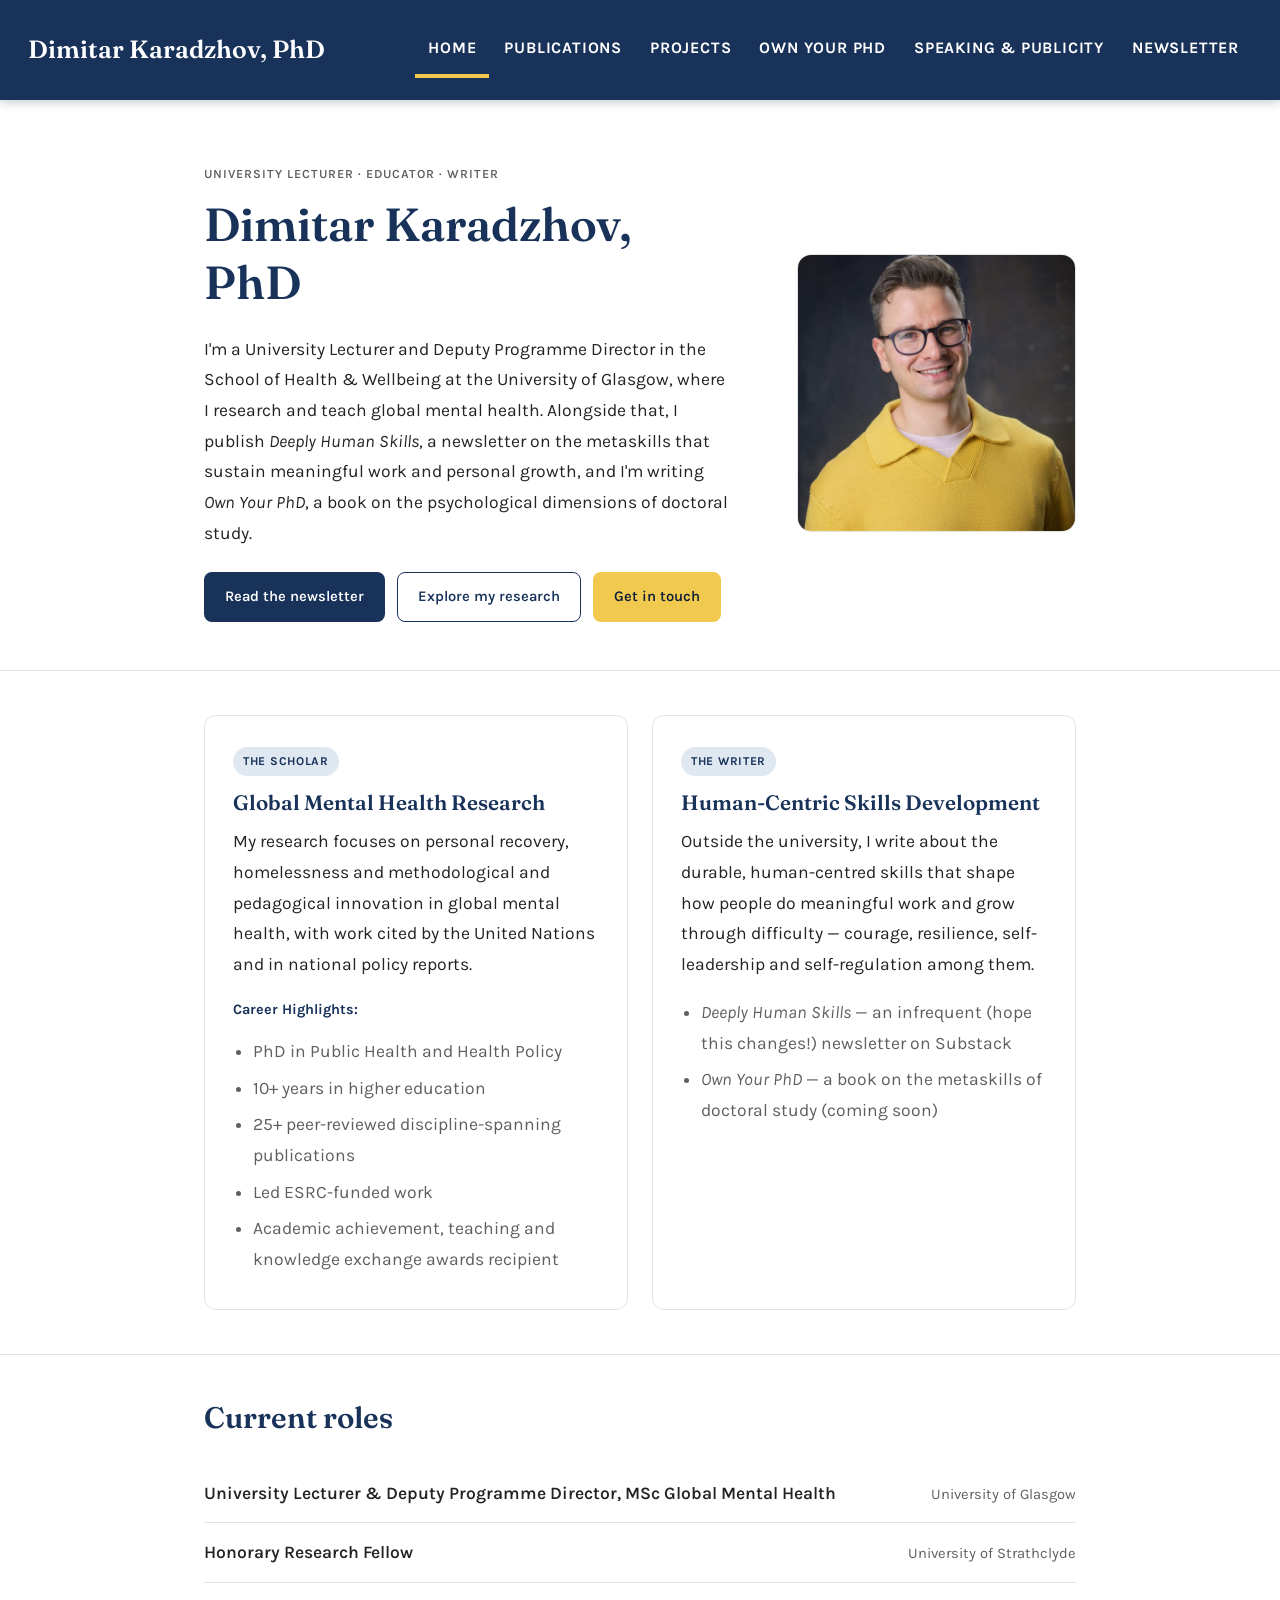
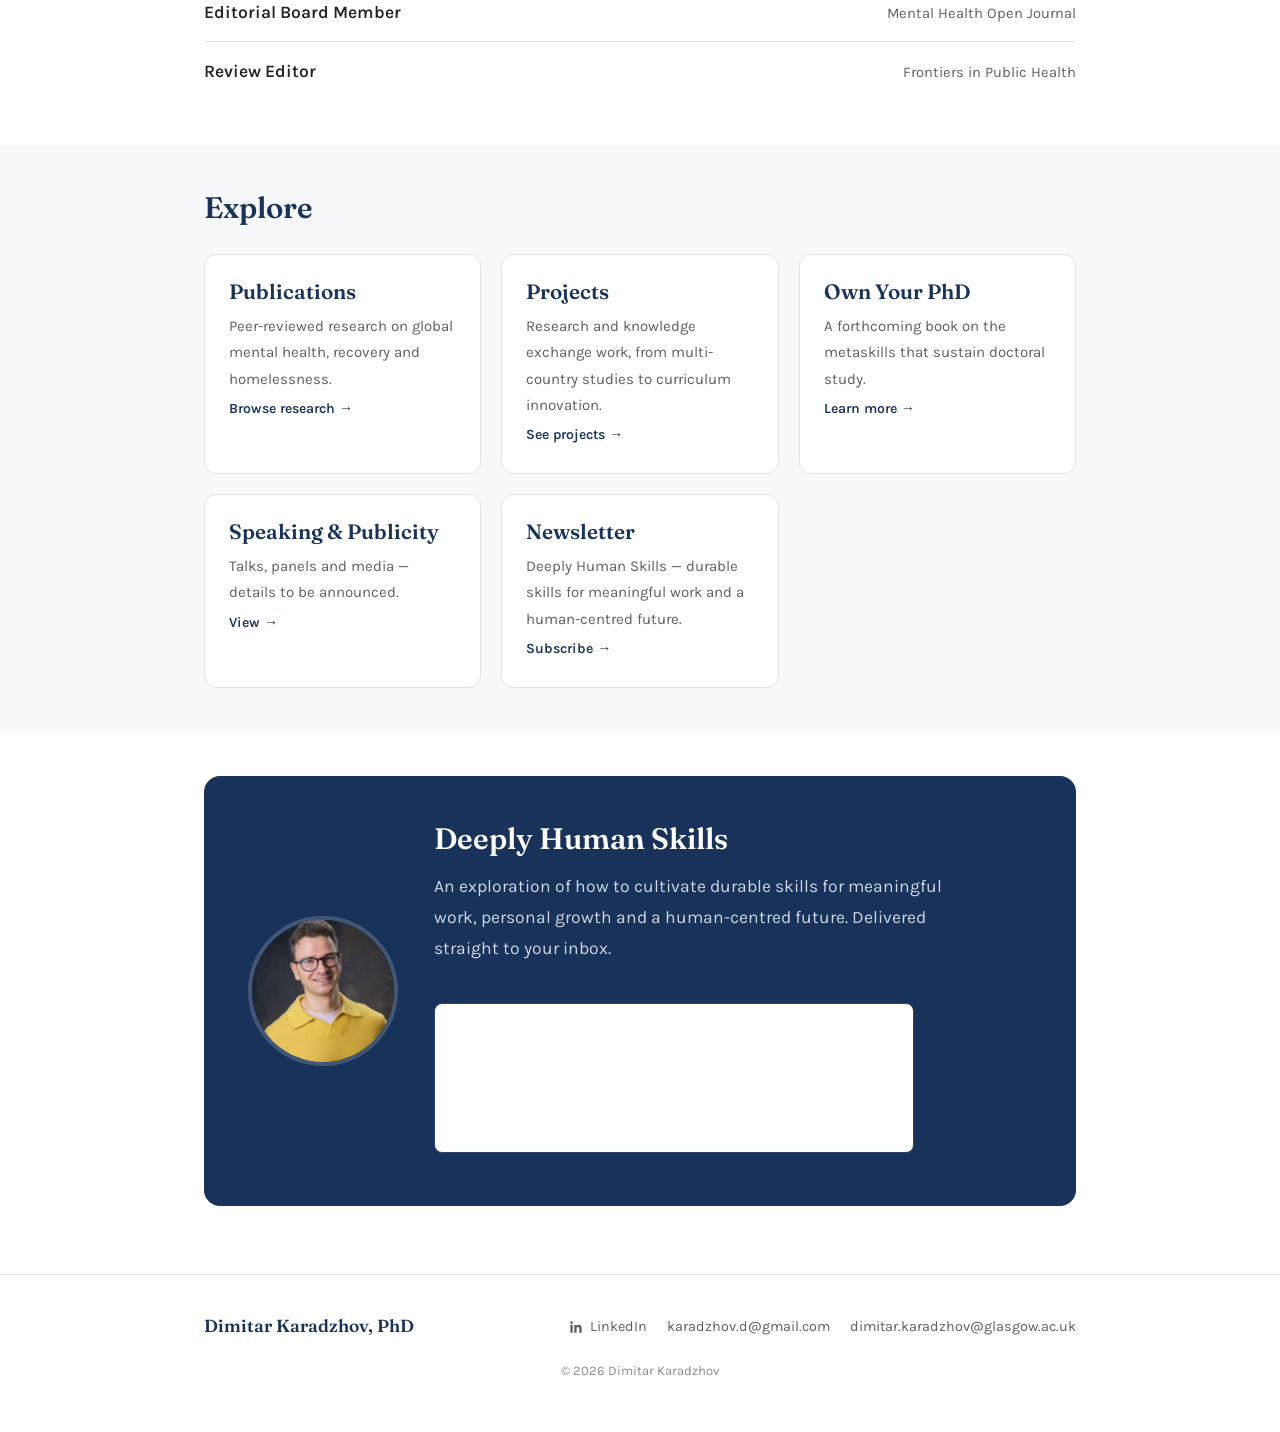
==== index.html @ dcba28a2 "Add files via upload" ====
<!DOCTYPE html>
<html lang="en-GB">
<head>
<meta charset="UTF-8">
<meta name="viewport" content="width=device-width, initial-scale=1.0">
<title>Dimitar Karadzhov, PhD</title>
<meta name="description" content="University Lecturer in Global Mental Health and writer on human-centred skills. Author of Deeply Human Skills and Own Your PhD.">
<meta name="google-site-verification" content="OWlVe5kiR8DPu2JEjUjKagEWQTRaHA0bk6Msbdt9JXk" />
<link rel="preconnect" href="https://fonts.googleapis.com">
<link rel="preconnect" href="https://fonts.gstatic.com" crossorigin>
<link href="https://fonts.googleapis.com/css2?family=Fraunces:opsz,wght@9..144,500;9..144,600;9..144,700&family=Karla:wght@400;500;600;700&display=swap" rel="stylesheet">
<link rel="stylesheet" href="css/style.css">
</head>
<body>

<header class="site-header">
  <div class="nav-wrap">
    <a class="brand" href="/">Dimitar Karadzhov, PhD</a>
    <button class="nav-toggle" id="navToggle" aria-label="Toggle menu">&#9776;</button>
    <nav class="nav-links" id="navLinks">
      <a href="/" class="active">Home</a>
      <a href="publications.html">Publications</a>
      <a href="projects.html">Projects</a>
      <a href="book.html">Own Your PhD</a>
      <a href="speaking.html">Speaking &amp; Publicity</a>
      <a href="newsletter.html">Newsletter</a>
    </nav>
  </div>
</header>

<main>

  <section class="hero">
    <div class="container hero-grid">
      <div>
        <p class="eyebrow">University Lecturer &middot; Educator &middot; Writer</p>
        <h1>Dimitar Karadzhov, PhD</h1>
        <p>I'm a University Lecturer and Deputy Programme Director in the School of Health &amp; Wellbeing at the University of Glasgow, where I research and teach global mental health. Alongside that, I publish <em>Deeply Human Skills</em>, a newsletter on the metaskills that sustain meaningful work and personal growth, and I'm writing <em>Own Your PhD</em>, a book on the psychological dimensions of doctoral study.</p>
        <div class="hero-actions">
          <a href="newsletter.html" class="btn btn-primary">Read the newsletter</a>
          <a href="publications.html" class="btn btn-secondary">Explore my research</a>
          <a href="#contact" class="btn btn-accent">Get in touch</a>
        </div>
      </div>
      <div class="hero-photo">
        <img src="images/dimitar-karadzhov.jpg" alt="Portrait of Dimitar Karadzhov">
      </div>
    </div>
  </section>

  <hr class="section-divider">

  <section>
    <div class="container">
      <div class="split-grid">
        <div class="split-card">
          <span class="tag">The Scholar</span>
          <h3>Global Mental Health Research</h3>
          <p>My research focuses on personal recovery, homelessness and methodological and pedagogical innovation in global mental health, with work cited by the United Nations and in national policy reports.</p>
          <p class="list-label">Career Highlights:</p>
          <ul>
            <li>PhD in Public Health and Health Policy</li>
            <li>10+ years in higher education</li>
            <li>25+ peer-reviewed discipline-spanning publications</li>
            <li>Led ESRC-funded work</li>
            <li>Academic achievement, teaching and knowledge exchange awards recipient</li>
          </ul>
        </div>
        <div class="split-card">
          <span class="tag">The Writer</span>
          <h3>Human-Centric Skills Development</h3>
          <p>Outside the university, I write about the durable, human-centred skills that shape how people do meaningful work and grow through difficulty &mdash; courage, resilience, self-leadership and self-regulation among them.</p>
          <ul>
            <li><em>Deeply Human Skills</em> &mdash; an infrequent (hope this changes!) newsletter on Substack</li>
            <li><em>Own Your PhD</em> &mdash; a book on the metaskills of doctoral study (coming soon)</li>
          </ul>
        </div>
      </div>
    </div>
  </section>

  <hr class="section-divider">

  <section>
    <div class="container">
      <div class="section-head">
        <h2>Current roles</h2>
      </div>
      <ul class="roles-list">
        <li><span class="role-name">University Lecturer &amp; Deputy Programme Director, MSc Global Mental Health</span><span class="role-org">University of Glasgow</span></li>
        <li><span class="role-name">Honorary Research Fellow</span><span class="role-org">University of Strathclyde</span></li>
        <li><span class="role-name">Editorial Board Member</span><span class="role-org">Mental Health Open Journal</span></li>
        <li><span class="role-name">Review Editor</span><span class="role-org">Frontiers in Public Health</span></li>
      </ul>
    </div>
  </section>

  <section class="soft">
    <div class="container">
      <div class="section-head">
        <h2>Explore</h2>
      </div>
      <div class="card-grid">
        <a class="tab-card" href="publications.html">
          <h3>Publications</h3>
          <p>Peer-reviewed research on global mental health, recovery and homelessness.</p>
          <span class="arrow">Browse research &rarr;</span>
        </a>
        <a class="tab-card" href="projects.html">
          <h3>Projects</h3>
          <p>Research and knowledge exchange work, from multi-country studies to curriculum innovation.</p>
          <span class="arrow">See projects &rarr;</span>
        </a>
        <a class="tab-card" href="book.html">
          <h3>Own Your PhD</h3>
          <p>A forthcoming book on the metaskills that sustain doctoral study.</p>
          <span class="arrow">Learn more &rarr;</span>
        </a>
        <a class="tab-card" href="speaking.html">
          <h3>Speaking &amp; Publicity</h3>
          <p>Talks, panels and media &mdash; details to be announced.</p>
          <span class="arrow">View &rarr;</span>
        </a>
        <a class="tab-card" href="newsletter.html">
          <h3>Newsletter</h3>
          <p>Deeply Human Skills &mdash; durable skills for meaningful work and a human-centred future.</p>
          <span class="arrow">Subscribe &rarr;</span>
        </a>
      </div>
    </div>
  </section>

  <section>
    <div class="container">
      <div class="newsletter-cta with-photo">
        <img class="newsletter-photo" src="images/dimitar-karadzhov.jpg" alt="Dimitar Karadzhov">
        <div class="newsletter-copy">
          <h2>Deeply Human Skills</h2>
          <p>An exploration of how to cultivate durable skills for meaningful work, personal growth and a human-centred future. Delivered straight to your inbox.</p>
          <iframe src="https://deeplyhumanskills.substack.com/embed" width="480" height="150" style="border:1px solid #2a4671; background:white; max-width:100%; border-radius:8px; margin-top:22px;" frameborder="0" scrolling="no"></iframe>
        </div>
      </div>
    </div>
  </section>

</main>

<footer class="site-footer" id="contact">
  <div class="container">
    <div class="footer-grid">
      <span class="footer-name">Dimitar Karadzhov, PhD</span>
      <div class="footer-links">
        <a href="https://www.linkedin.com/in/dimitar-karadzhov-phd-82b3731ab/" target="_blank" rel="noopener"><svg viewBox="0 0 24 24" aria-hidden="true"><path d="M20.45 20.45h-3.55v-5.57c0-1.33-.02-3.03-1.85-3.03-1.85 0-2.14 1.44-2.14 2.94v5.66H9.36V9h3.41v1.56h.05c.47-.9 1.63-1.85 3.36-1.85 3.6 0 4.27 2.37 4.27 5.45v6.29zM5.34 7.43a2.06 2.06 0 1 1 0-4.12 2.06 2.06 0 0 1 0 4.12zM7.12 20.45H3.56V9h3.56v11.45z"/></svg>LinkedIn</a>
        <a href="mailto:karadzhov.d@gmail.com">karadzhov.d@gmail.com</a>
        <a href="mailto:dimitar.karadzhov@glasgow.ac.uk">dimitar.karadzhov@glasgow.ac.uk</a>
      </div>
    </div>
    <p class="footer-copy">&copy; 2026 Dimitar Karadzhov</p>
  </div>
</footer>

<div class="popup-overlay" id="popupOverlay">
  <div class="popup-box">
    <button class="popup-close" id="popupClose" aria-label="Close">&times;</button>
    <h3>Deeply Human Skills</h3>
    <p>Durable skills for meaningful work, personal growth and a human-centred future &mdash; straight to your inbox.</p>
    <iframe src="https://deeplyhumanskills.substack.com/embed" width="100%" height="150" style="border:1px solid #e3e3e3; background:white; border-radius:8px;" frameborder="0" scrolling="no"></iframe>
  </div>
</div>

<script src="js/main.js"></script>
</body>
</html>
---- css/style.css ----
/* ============ Design tokens ============ */
:root {
  --navy: #183259;
  --navy-dark: #101f38;
  --pale-blue: #dfe7f1;
  --pale-yellow: #fcf4c8;
  --ink: #232323;
  --grey: #5f5f5f;
  --grey-light: #8a8a8a;
  --line: #e3e3e3;
  --bg: #ffffff;
  --bg-soft: #f7f8fa;
  --max-width: 920px;
  --font-head: 'Fraunces', Georgia, 'Times New Roman', serif;
  --font-body: 'Karla', -apple-system, BlinkMacSystemFont, 'Segoe UI', sans-serif;
}

* { box-sizing: border-box; }

html { scroll-behavior: smooth; }

body {
  margin: 0;
  font-family: var(--font-body);
  color: var(--ink);
  background: var(--bg);
  line-height: 1.75;
  font-size: 17.5px;
  -webkit-font-smoothing: antialiased;
}

h1, h2, h3 {
  font-family: var(--font-head);
  color: var(--navy);
  line-height: 1.25;
  margin: 0 0 0.5em;
  font-weight: 600;
}

h1 { font-size: 2.9rem; }
h2 { font-size: 1.85rem; margin-top: 0; }
h3 { font-size: 1.3rem; }

p { margin: 0 0 1em; }

a { color: var(--navy); }
a:hover { color: var(--navy-dark); }

.container {
  max-width: var(--max-width);
  margin: 0 auto;
  padding: 0 24px;
}

/* ============ Header / nav ============ */
.site-header {
  position: sticky;
  top: 0;
  z-index: 40;
  background: var(--navy);
  box-shadow: 0 2px 10px rgba(16,31,56,0.25);
}

.nav-wrap {
  max-width: 1320px;
  margin: 0 auto;
  padding: 22px 28px;
  display: flex;
  align-items: center;
  justify-content: space-between;
  gap: 22px;
}

.brand {
  font-family: var(--font-head);
  font-weight: 600;
  font-size: 1.56rem;
  color: #fff;
  text-decoration: none;
  white-space: nowrap;
  flex-shrink: 0;
}

.nav-links {
  display: flex;
  flex-wrap: nowrap;
  gap: 2px;
  justify-content: flex-end;
}

.nav-links a {
  text-decoration: none;
  color: #fff;
  font-size: 1rem;
  font-weight: 700;
  text-transform: uppercase;
  letter-spacing: 0.05em;
  white-space: nowrap;
  padding: 12px 13px;
  border-bottom: 4px solid transparent;
  transition: border-color 0.15s, color 0.15s;
}

.nav-links a:hover { color: #fcf4c8; }
.nav-links a.active { border-bottom-color: #f0c94e; }

.nav-toggle {
  display: none;
  color: #fff;
  border-color: rgba(255,255,255,0.4);
}

/* ============ Hero ============ */
.hero {
  padding: 64px 0 48px;
}

.hero-grid {
  display: grid;
  grid-template-columns: 1.9fr 1fr;
  gap: 64px;
  align-items: center;
}

.hero-photo {
  width: 100%;
  aspect-ratio: 1 / 1;
  border-radius: 14px;
  overflow: hidden;
  background: var(--bg-soft);
  border: 1px solid var(--line);
}

.hero-photo img {
  width: 100%;
  height: 100%;
  object-fit: cover;
  display: block;
}

.eyebrow {
  text-transform: uppercase;
  letter-spacing: 0.08em;
  font-size: 0.78rem;
  font-weight: 600;
  color: var(--grey);
  margin-bottom: 10px;
}

.hero h1 { margin-bottom: 22px; }

.identity-line {
  font-size: 1.15rem;
  color: var(--grey);
  margin-bottom: 22px;
}

.identity-line strong { color: var(--navy); font-weight: 600; }

.hero-actions {
  display: flex;
  gap: 12px;
  flex-wrap: wrap;
  margin-top: 24px;
}

/* ============ Buttons ============ */
.btn {
  display: inline-block;
  padding: 11px 20px;
  border-radius: 8px;
  text-decoration: none;
  font-weight: 600;
  font-size: 0.92rem;
  transition: transform 0.1s, box-shadow 0.15s, background 0.15s;
  border: 1.5px solid transparent;
}

.btn-primary {
  background: var(--navy);
  color: #fff;
}
.btn-primary:hover { background: var(--navy-dark); color: #fff; }

.btn-secondary {
  background: transparent;
  border-color: var(--navy);
  color: var(--navy);
}
.btn-secondary:hover { background: var(--pale-blue); color: var(--navy); }

.btn-accent {
  background: #f0c94e;
  color: var(--navy-dark);
}
.btn-accent:hover { background: #e6ba2c; color: var(--navy-dark); }

/* ============ Sections ============ */
section { padding: 44px 0; }
section.soft { background: var(--bg-soft); }
.section-divider { border: none; border-top: 1px solid var(--line); margin: 0; }

.section-head { margin-bottom: 28px; }
.section-head p { color: var(--grey); font-size: 1.02rem; max-width: 640px; }

/* ============ Identity split cards (Home) ============ */
.split-grid {
  display: grid;
  grid-template-columns: 1fr 1fr;
  gap: 24px;
}

.split-card {
  background: var(--bg);
  border: 1px solid var(--line);
  border-radius: 12px;
  padding: 28px;
}

.split-card .tag {
  display: inline-block;
  font-size: 0.75rem;
  font-weight: 700;
  text-transform: uppercase;
  letter-spacing: 0.06em;
  color: var(--navy);
  background: var(--pale-blue);
  padding: 4px 10px;
  border-radius: 999px;
  margin-bottom: 14px;
}

.split-card ul { margin: 14px 0 0; padding-left: 20px; color: var(--grey); }
.split-card li { margin-bottom: 6px; }

.list-label {
  font-weight: 700;
  color: var(--navy);
  font-size: 0.9rem;
  margin: 16px 0 4px;
}

/* ============ Tab preview cards (Home links to Publications/Projects/etc.) ============ */
.card-grid {
  display: grid;
  grid-template-columns: repeat(auto-fit, minmax(220px, 1fr));
  gap: 20px;
}

.tab-card {
  display: block;
  text-decoration: none;
  background: var(--bg);
  border: 1px solid var(--line);
  border-radius: 12px;
  padding: 24px;
  transition: box-shadow 0.15s, transform 0.15s, border-color 0.15s;
}

.tab-card:hover {
  box-shadow: 0 6px 20px rgba(24,50,89,0.10);
  transform: translateY(-2px);
  border-color: var(--navy);
}

.tab-card h3 { margin-bottom: 8px; color: var(--navy); }
.tab-card p { color: var(--grey); font-size: 0.94rem; margin-bottom: 0; }
.tab-card .arrow { color: var(--navy); font-weight: 600; font-size: 0.88rem; }

/* ============ Roles list (Home, Jamie-style continuous flow) ============ */
.roles-list {
  list-style: none;
  margin: 0;
  padding: 0;
}
.roles-list li {
  display: flex;
  justify-content: space-between;
  align-items: baseline;
  gap: 20px;
  padding: 14px 0;
  border-bottom: 1px solid var(--line);
  flex-wrap: wrap;
}
.roles-list li:last-child { border-bottom: none; }
.roles-list .role-name { font-weight: 600; color: var(--ink); }
.roles-list .role-org { color: var(--grey); font-size: 0.92rem; white-space: nowrap; }

/* ============ Publication / list entries ============ */
.pub-group { margin-bottom: 36px; }
.pub-group h3 {
  border-bottom: 2px solid var(--navy);
  padding-bottom: 8px;
  margin-bottom: 18px;
}

.pub-entry {
  padding: 14px 0;
  border-bottom: 1px solid var(--line);
}
.pub-entry:last-child { border-bottom: none; }
.pub-entry .cite { color: var(--ink); }
.pub-entry .cite strong { color: var(--navy); }
.pub-entry a { word-break: break-word; }

/* ============ Placeholder / coming soon blocks ============ */
.placeholder-box {
  background: var(--bg-soft);
  border: 1.5px dashed var(--line);
  border-radius: 12px;
  padding: 48px 28px;
  text-align: center;
  color: var(--grey);
}
.placeholder-box .tag {
  display: inline-block;
  font-size: 0.75rem;
  font-weight: 700;
  text-transform: uppercase;
  letter-spacing: 0.08em;
  color: var(--navy);
  background: var(--pale-yellow);
  padding: 5px 12px;
  border-radius: 999px;
  margin-bottom: 14px;
}

/* ============ Book / newsletter feature blocks ============ */
.feature-block {
  display: grid;
  grid-template-columns: 220px 1fr;
  gap: 32px;
  align-items: start;
  background: var(--bg-soft);
  border-radius: 14px;
  padding: 32px;
}

.book-cover {
  width: 100%;
  aspect-ratio: 3 / 4.5;
  border-radius: 8px;
  background: linear-gradient(155deg, var(--navy), var(--navy-dark));
  color: #fff;
  display: flex;
  align-items: center;
  justify-content: center;
  text-align: center;
  font-family: var(--font-head);
  font-size: 1.3rem;
  font-weight: 600;
  padding: 20px;
  box-shadow: 0 10px 30px rgba(24,50,89,0.25);
}

.status-pill {
  display: inline-block;
  font-size: 0.75rem;
  font-weight: 700;
  text-transform: uppercase;
  letter-spacing: 0.06em;
  color: var(--navy-dark);
  background: var(--pale-yellow);
  padding: 5px 12px;
  border-radius: 999px;
  margin-bottom: 14px;
}

/* ============ Newsletter CTA ============ */
.newsletter-cta {
  background: var(--navy);
  color: #fff;
  border-radius: 16px;
  padding: 44px;
  text-align: center;
}
.newsletter-cta h2 { color: #fff; }
.newsletter-cta p { color: #cdd7e6; max-width: 520px; margin-left: auto; margin-right: auto; }

.newsletter-cta.with-photo {
  display: grid;
  grid-template-columns: 150px 1fr;
  gap: 36px;
  align-items: center;
  text-align: left;
}
.newsletter-cta.with-photo .newsletter-copy p { margin-left: 0; margin-right: 0; }
.newsletter-photo {
  width: 150px;
  height: 150px;
  border-radius: 50%;
  object-fit: cover;
  border: 4px solid rgba(255,255,255,0.18);
}

.subscribe-form {
  display: flex;
  gap: 10px;
  justify-content: center;
  flex-wrap: wrap;
  margin-top: 22px;
}

.subscribe-form input[type="email"] {
  padding: 12px 14px;
  border-radius: 8px;
  border: none;
  min-width: 260px;
  font-size: 0.95rem;
  font-family: var(--font-body);
}

.subscribe-form button {
  padding: 12px 22px;
  border-radius: 8px;
  border: none;
  background: var(--pale-yellow);
  color: var(--navy-dark);
  font-weight: 700;
  cursor: pointer;
  font-family: var(--font-body);
  font-size: 0.95rem;
}
.subscribe-form button:hover { background: #fff; }

/* ============ Footer ============ */
.site-footer {
  border-top: 1px solid var(--line);
  padding: 36px 0;
  margin-top: 24px;
}

.footer-grid {
  display: flex;
  justify-content: space-between;
  align-items: center;
  flex-wrap: wrap;
  gap: 16px;
}

.footer-name {
  font-family: var(--font-head);
  color: var(--navy);
  font-weight: 600;
}

.footer-links {
  display: flex;
  gap: 20px;
  flex-wrap: wrap;
  font-size: 0.9rem;
}

.footer-links a { color: var(--grey); text-decoration: none; display: inline-flex; align-items: center; gap: 6px; }
.footer-links a:hover { color: var(--navy); }
.footer-links svg { width: 16px; height: 16px; fill: currentColor; flex-shrink: 0; }

.footer-copy {
  color: var(--grey-light);
  font-size: 0.82rem;
  margin-top: 18px;
  text-align: center;
}

/* ============ Newsletter popup ============ */
.popup-overlay {
  position: fixed;
  inset: 0;
  background: rgba(16,31,56,0.45);
  display: none;
  align-items: center;
  justify-content: center;
  z-index: 100;
  padding: 20px;
}
.popup-overlay.visible { display: flex; }

.popup-box {
  background: #fff;
  border-radius: 16px;
  max-width: 420px;
  width: 100%;
  padding: 32px;
  position: relative;
  box-shadow: 0 20px 60px rgba(0,0,0,0.25);
  text-align: center;
}

.popup-close {
  position: absolute;
  top: 14px;
  right: 14px;
  background: none;
  border: none;
  font-size: 1.3rem;
  color: var(--grey);
  cursor: pointer;
  line-height: 1;
  padding: 4px;
}
.popup-close:hover { color: var(--navy); }

.popup-box h3 { margin-bottom: 8px; }
.popup-box p { color: var(--grey); font-size: 0.94rem; }

/* ============ Responsive ============ */
@media (max-width: 1080px) {
  .hero-grid { grid-template-columns: 1fr; }
  .hero-photo { max-width: 280px; margin: 0 auto; }
  .split-grid { grid-template-columns: 1fr; }
  .feature-block { grid-template-columns: 1fr; }
  .book-cover { max-width: 200px; margin: 0 auto; }
  h1 { font-size: 2.1rem; }

  .newsletter-cta.with-photo { grid-template-columns: 1fr; text-align: center; }
  .newsletter-cta.with-photo .newsletter-copy p { margin-left: auto; margin-right: auto; }
  .newsletter-photo { margin: 0 auto; }

  .nav-wrap { flex-wrap: wrap; }
  .nav-links {
    width: 100%;
    flex-wrap: wrap;
    justify-content: flex-start;
    display: none;
  }
  .nav-links.open { display: flex; }
  .nav-toggle {
    display: inline-flex;
    align-items: center;
    justify-content: center;
    width: 36px;
    height: 36px;
    border-radius: 8px;
    border: 1px solid rgba(255,255,255,0.4);
    background: none;
    cursor: pointer;
    font-size: 1.1rem;
    color: var(--navy);
  }
}
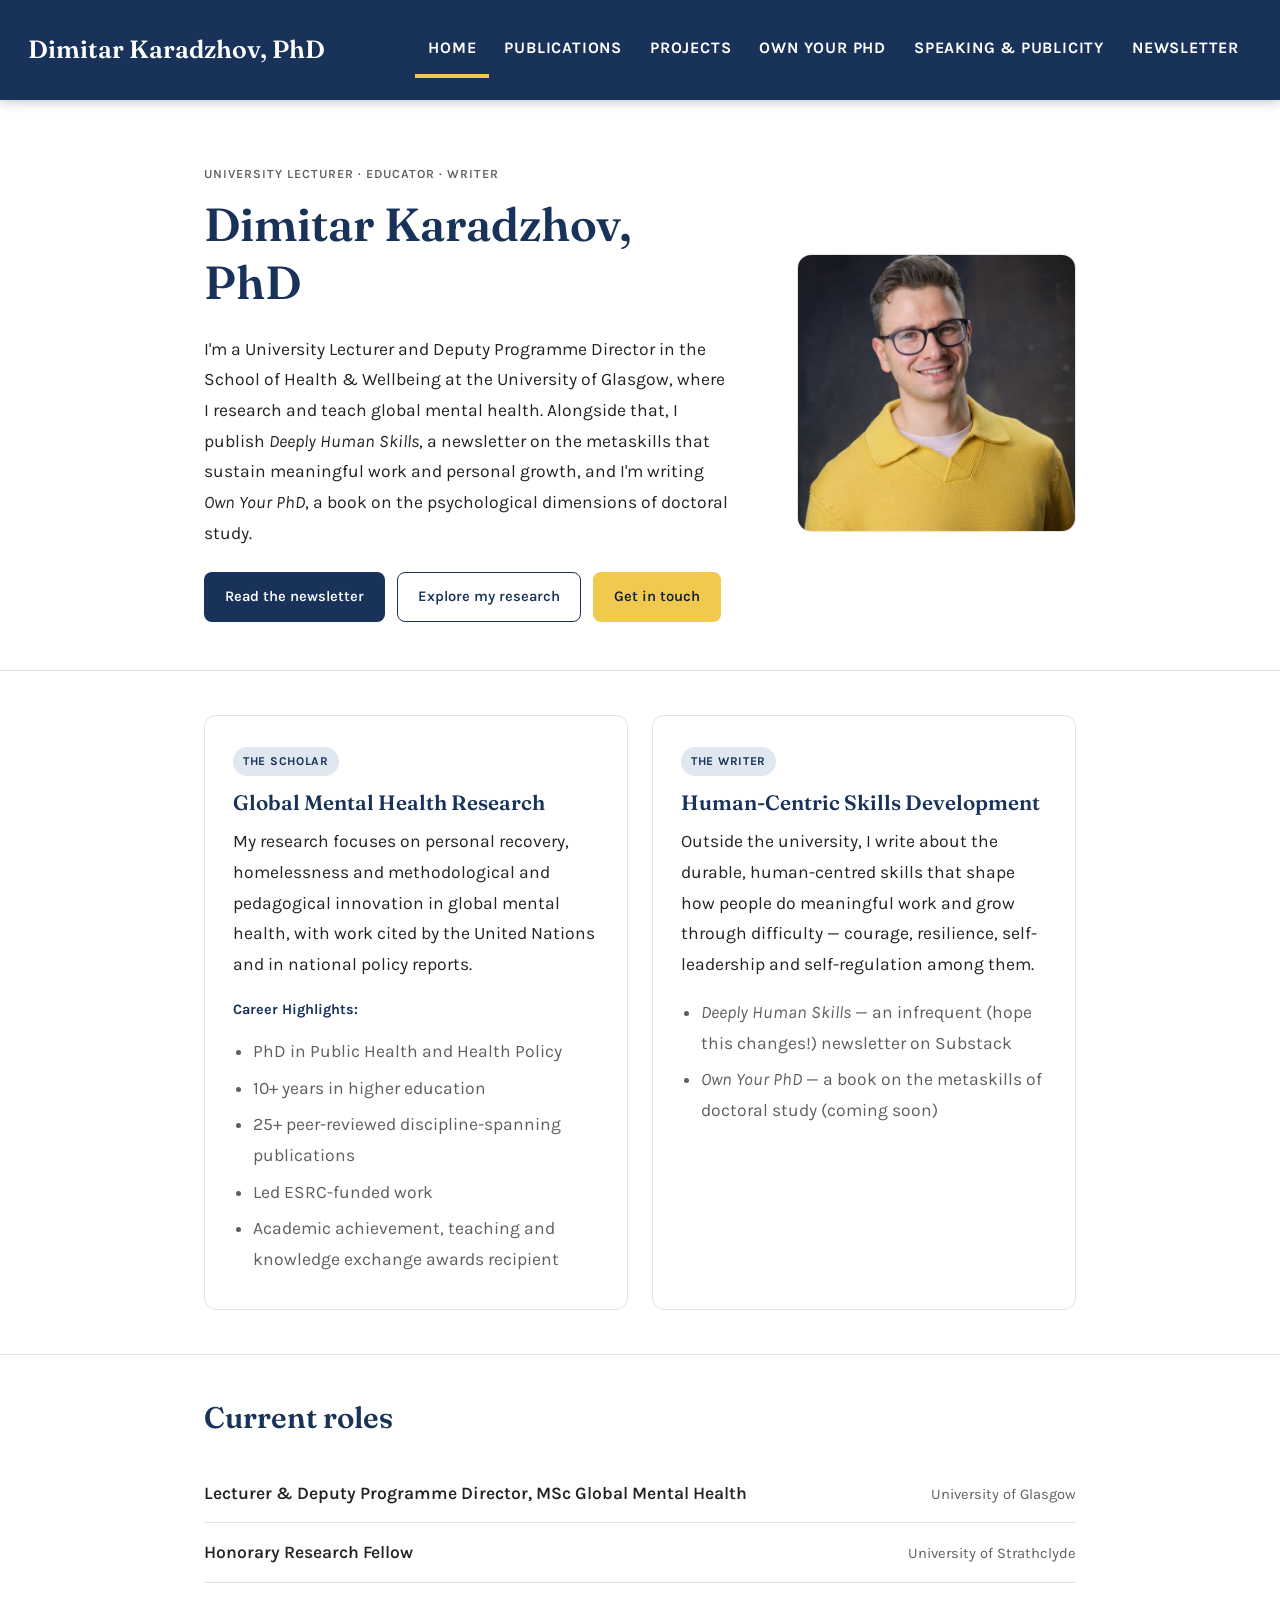
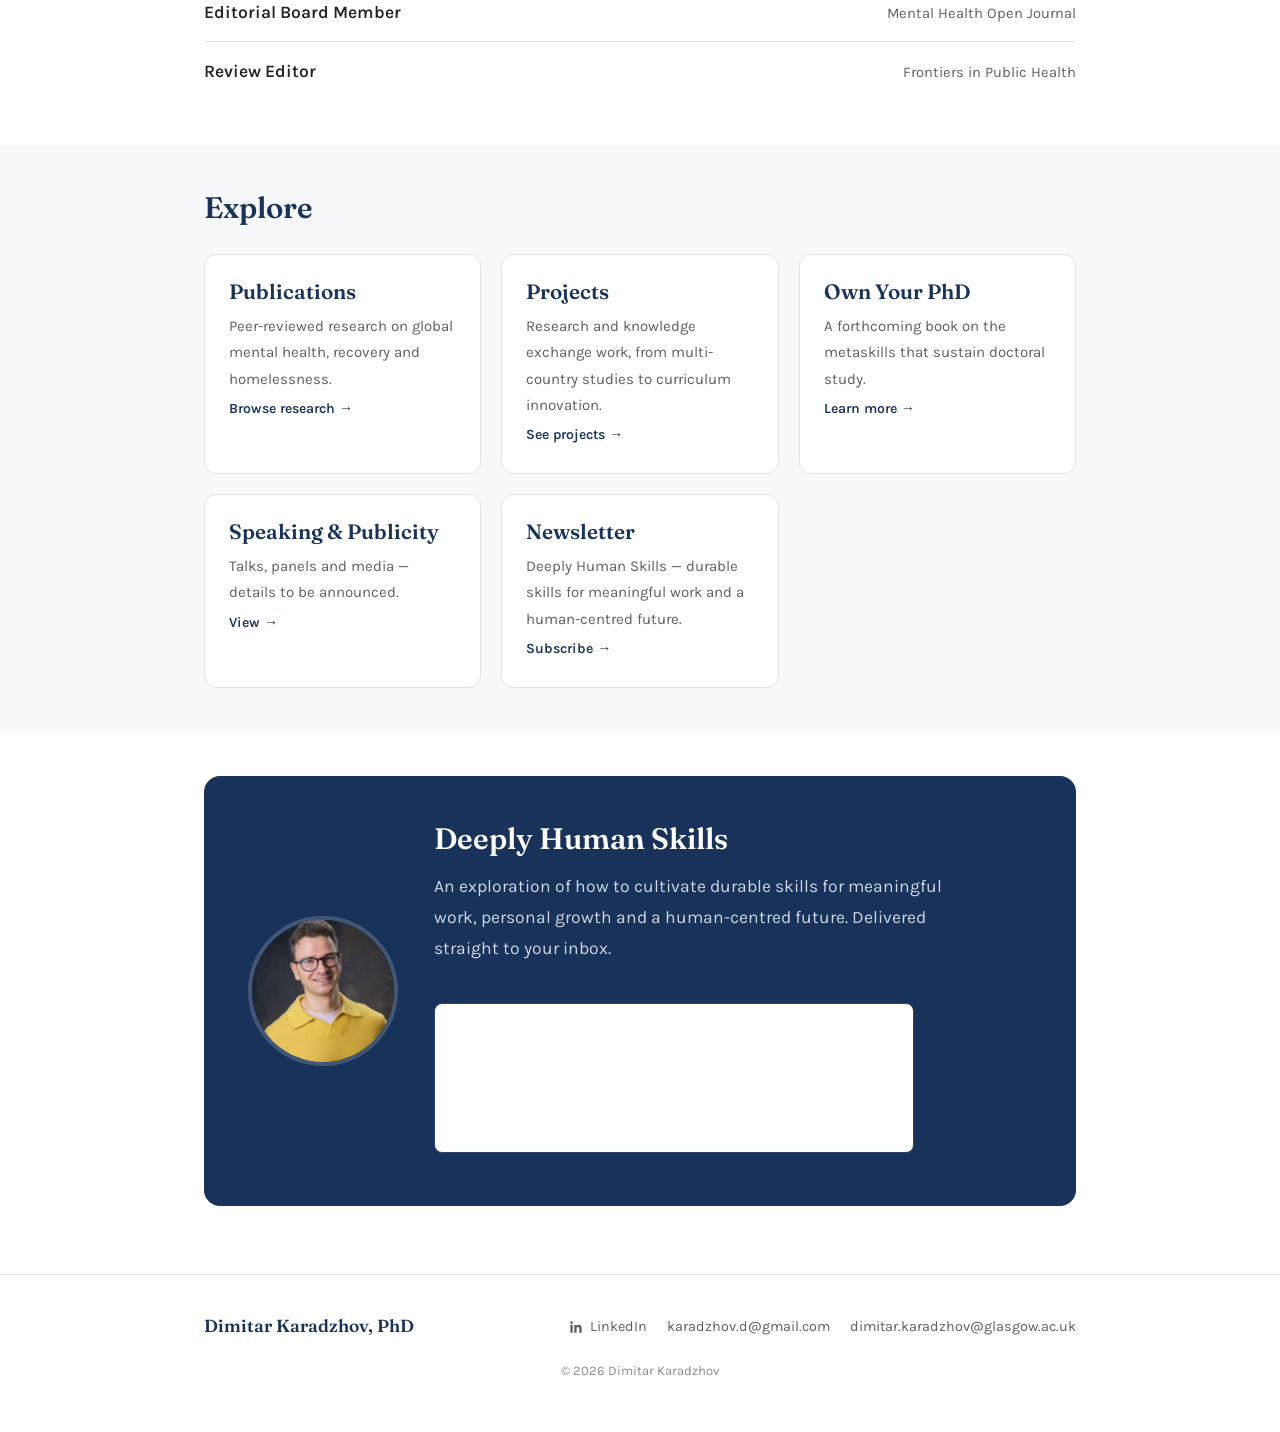
==== commit 42a5e8d2: "Update index.html" ====
--- a/index.html
+++ b/index.html
@@ -6,10 +6,20 @@
 <title>Dimitar Karadzhov, PhD</title>
 <meta name="description" content="University Lecturer in Global Mental Health and writer on human-centred skills. Author of Deeply Human Skills and Own Your PhD.">
 <meta name="google-site-verification" content="OWlVe5kiR8DPu2JEjUjKagEWQTRaHA0bk6Msbdt9JXk" />
+<meta property="og:site_name" content="Dimitar Karadzhov, PhD">
+<meta property="og:type" content="website">
+<meta property="og:title" content="Dimitar Karadzhov, PhD">
+<meta property="og:description" content="University Lecturer in Global Mental Health and writer on human-centred skills. Author of Deeply Human Skills and Own Your PhD.">
+<meta property="og:url" content="https://dimitarkaradzhov.com/">
+<meta property="og:image" content="https://dimitarkaradzhov.com/images/dimitar-karadzhov.jpg">
+<meta name="twitter:card" content="summary_large_image">
+<meta name="twitter:title" content="Dimitar Karadzhov, PhD">
+<meta name="twitter:description" content="University Lecturer in Global Mental Health and writer on human-centred skills. Author of Deeply Human Skills and Own Your PhD.">
+<meta name="twitter:image" content="https://dimitarkaradzhov.com/images/dimitar-karadzhov.jpg">
 <link rel="preconnect" href="https://fonts.googleapis.com">
 <link rel="preconnect" href="https://fonts.gstatic.com" crossorigin>
 <link href="https://fonts.googleapis.com/css2?family=Fraunces:opsz,wght@9..144,500;9..144,600;9..144,700&family=Karla:wght@400;500;600;700&display=swap" rel="stylesheet">
-<link rel="stylesheet" href="css/style.css">
+<link rel="stylesheet" href="/css/style.css">
 </head>
 <body>
 
@@ -19,11 +29,11 @@
     <button class="nav-toggle" id="navToggle" aria-label="Toggle menu">&#9776;</button>
     <nav class="nav-links" id="navLinks">
       <a href="/" class="active">Home</a>
-      <a href="publications.html">Publications</a>
-      <a href="projects.html">Projects</a>
-      <a href="book.html">Own Your PhD</a>
-      <a href="speaking.html">Speaking &amp; Publicity</a>
-      <a href="newsletter.html">Newsletter</a>
+      <a href="/publications/">Publications</a>
+      <a href="/projects/">Projects</a>
+      <a href="/book/">Own Your PhD</a>
+      <a href="/speaking/">Speaking &amp; Publicity</a>
+      <a href="/newsletter/">Newsletter</a>
     </nav>
   </div>
 </header>
@@ -37,13 +47,13 @@
         <h1>Dimitar Karadzhov, PhD</h1>
         <p>I'm a University Lecturer and Deputy Programme Director in the School of Health &amp; Wellbeing at the University of Glasgow, where I research and teach global mental health. Alongside that, I publish <em>Deeply Human Skills</em>, a newsletter on the metaskills that sustain meaningful work and personal growth, and I'm writing <em>Own Your PhD</em>, a book on the psychological dimensions of doctoral study.</p>
         <div class="hero-actions">
-          <a href="newsletter.html" class="btn btn-primary">Read the newsletter</a>
-          <a href="publications.html" class="btn btn-secondary">Explore my research</a>
+          <a href="/newsletter/" class="btn btn-primary">Read the newsletter</a>
+          <a href="/publications/" class="btn btn-secondary">Explore my research</a>
           <a href="#contact" class="btn btn-accent">Get in touch</a>
         </div>
       </div>
       <div class="hero-photo">
-        <img src="images/dimitar-karadzhov.jpg" alt="Portrait of Dimitar Karadzhov">
+        <img src="/images/dimitar-karadzhov.jpg" alt="Portrait of Dimitar Karadzhov">
       </div>
     </div>
   </section>
@@ -87,7 +97,7 @@
         <h2>Current roles</h2>
       </div>
       <ul class="roles-list">
-        <li><span class="role-name">University Lecturer &amp; Deputy Programme Director, MSc Global Mental Health</span><span class="role-org">University of Glasgow</span></li>
+        <li><span class="role-name">Lecturer &amp; Deputy Programme Director, MSc Global Mental Health</span><span class="role-org">University of Glasgow</span></li>
         <li><span class="role-name">Honorary Research Fellow</span><span class="role-org">University of Strathclyde</span></li>
         <li><span class="role-name">Editorial Board Member</span><span class="role-org">Mental Health Open Journal</span></li>
         <li><span class="role-name">Review Editor</span><span class="role-org">Frontiers in Public Health</span></li>
@@ -101,27 +111,27 @@
         <h2>Explore</h2>
       </div>
       <div class="card-grid">
-        <a class="tab-card" href="publications.html">
+        <a class="tab-card" href="/publications/">
           <h3>Publications</h3>
           <p>Peer-reviewed research on global mental health, recovery and homelessness.</p>
           <span class="arrow">Browse research &rarr;</span>
         </a>
-        <a class="tab-card" href="projects.html">
+        <a class="tab-card" href="/projects/">
           <h3>Projects</h3>
           <p>Research and knowledge exchange work, from multi-country studies to curriculum innovation.</p>
           <span class="arrow">See projects &rarr;</span>
         </a>
-        <a class="tab-card" href="book.html">
+        <a class="tab-card" href="/book/">
           <h3>Own Your PhD</h3>
           <p>A forthcoming book on the metaskills that sustain doctoral study.</p>
           <span class="arrow">Learn more &rarr;</span>
         </a>
-        <a class="tab-card" href="speaking.html">
+        <a class="tab-card" href="/speaking/">
           <h3>Speaking &amp; Publicity</h3>
           <p>Talks, panels and media &mdash; details to be announced.</p>
           <span class="arrow">View &rarr;</span>
         </a>
-        <a class="tab-card" href="newsletter.html">
+        <a class="tab-card" href="/newsletter/">
           <h3>Newsletter</h3>
           <p>Deeply Human Skills &mdash; durable skills for meaningful work and a human-centred future.</p>
           <span class="arrow">Subscribe &rarr;</span>
@@ -133,7 +143,7 @@
   <section>
     <div class="container">
       <div class="newsletter-cta with-photo">
-        <img class="newsletter-photo" src="images/dimitar-karadzhov.jpg" alt="Dimitar Karadzhov">
+        <img class="newsletter-photo" src="/images/dimitar-karadzhov.jpg" alt="Dimitar Karadzhov">
         <div class="newsletter-copy">
           <h2>Deeply Human Skills</h2>
           <p>An exploration of how to cultivate durable skills for meaningful work, personal growth and a human-centred future. Delivered straight to your inbox.</p>
@@ -168,6 +178,6 @@
   </div>
 </div>
 
-<script src="js/main.js"></script>
+<script src="/js/main.js"></script>
 </body>
 </html>
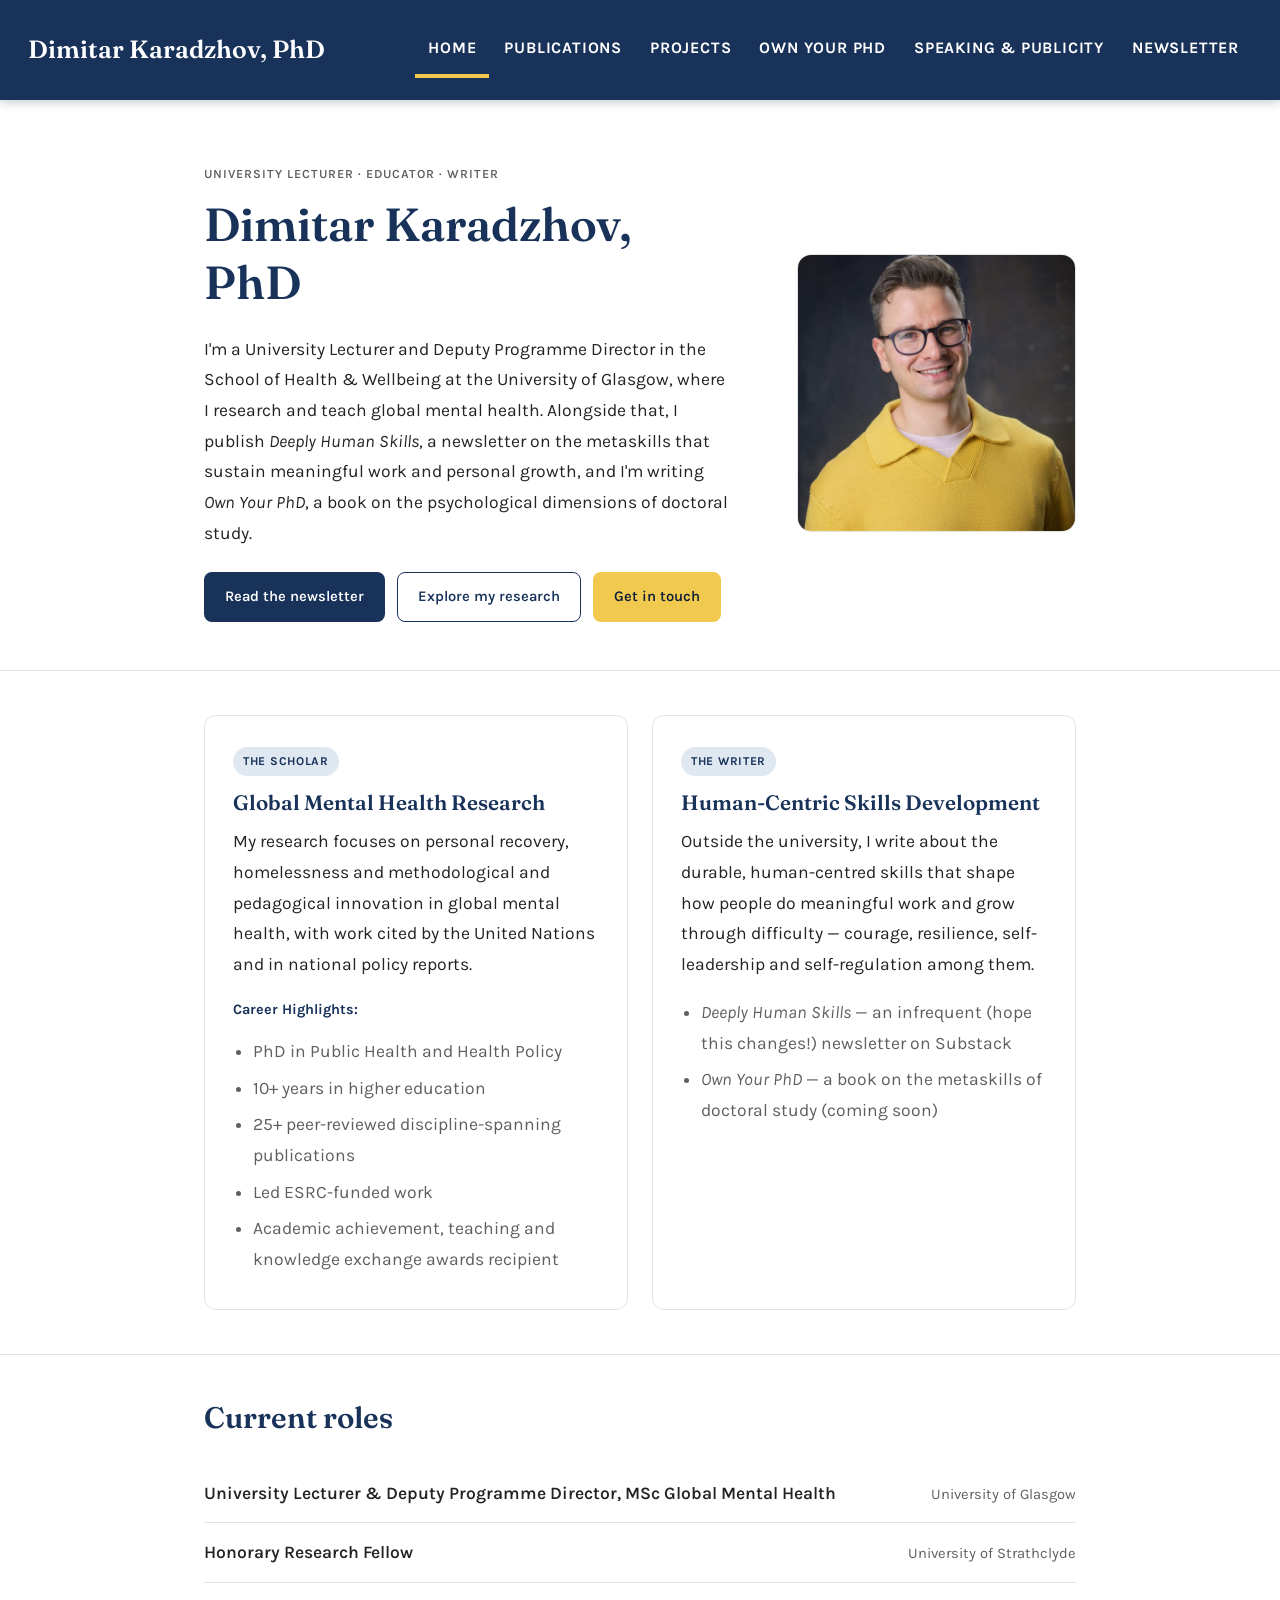
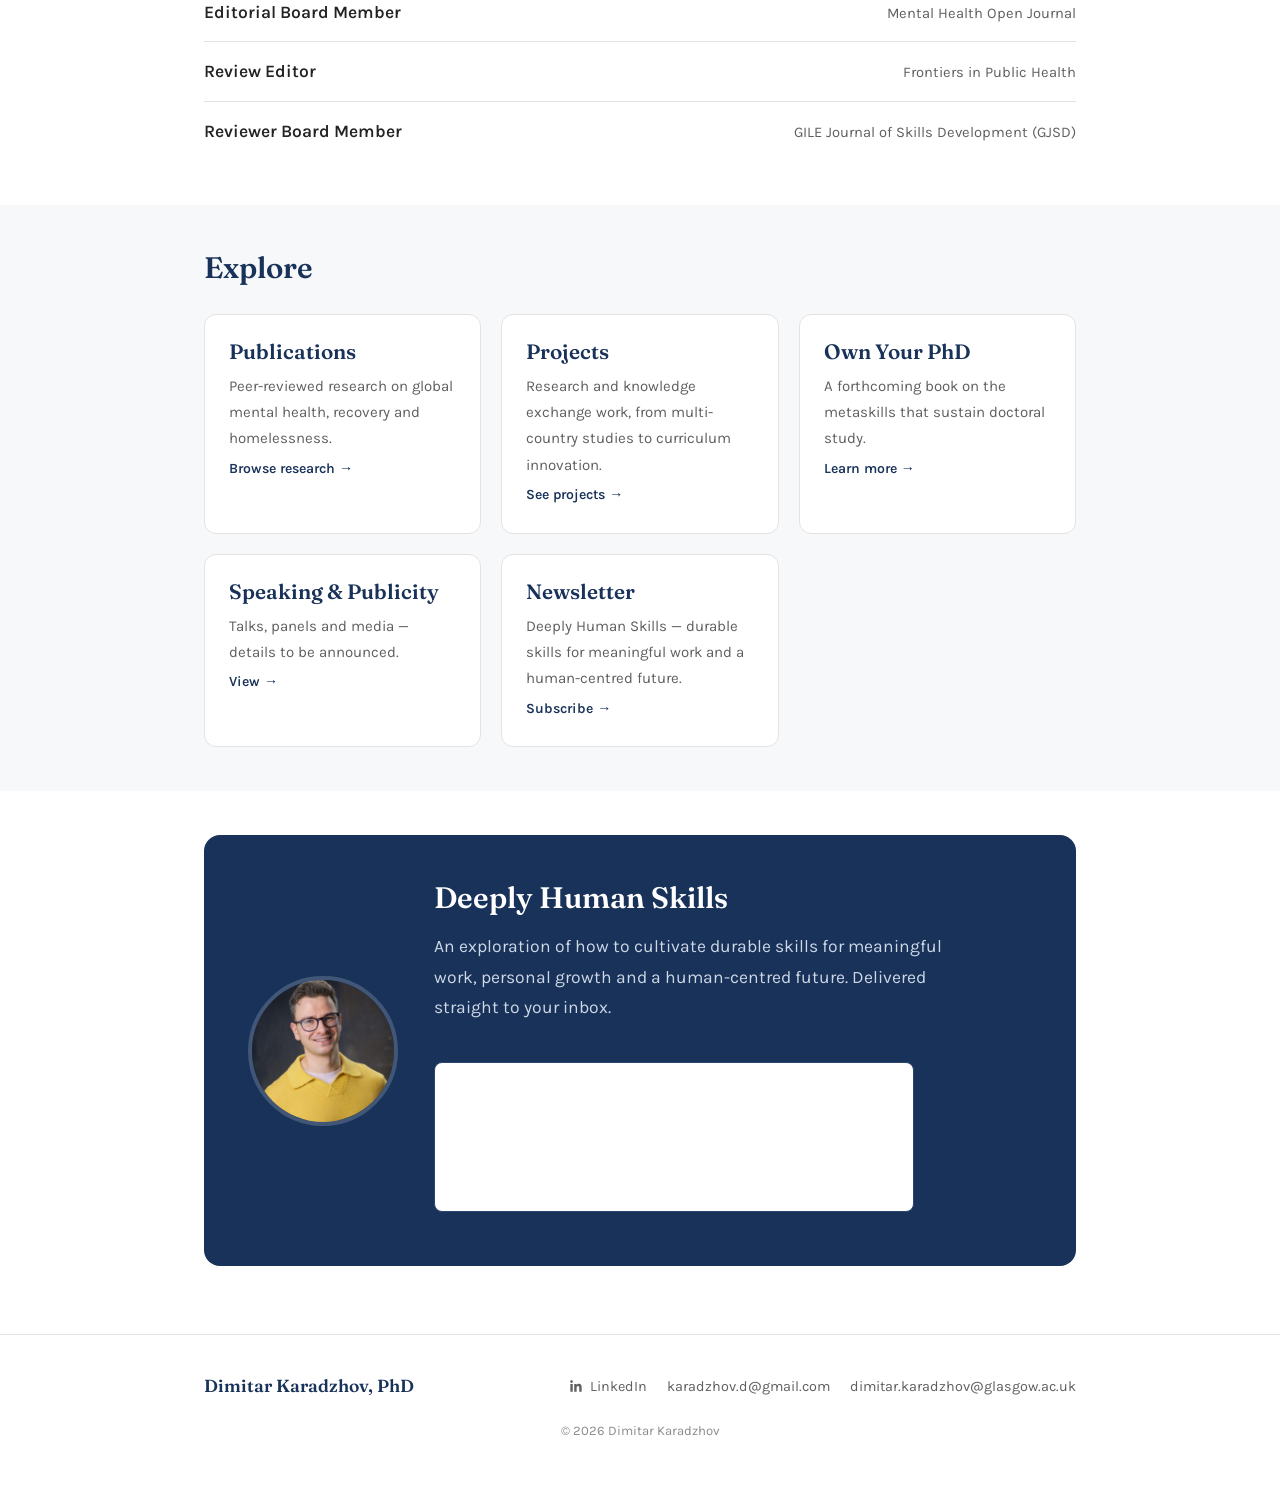
==== commit 60b1c94c: "Add files via upload" ====
--- a/index.html
+++ b/index.html
@@ -97,10 +97,11 @@
         <h2>Current roles</h2>
       </div>
       <ul class="roles-list">
-        <li><span class="role-name">Lecturer &amp; Deputy Programme Director, MSc Global Mental Health</span><span class="role-org">University of Glasgow</span></li>
+        <li><span class="role-name">University Lecturer &amp; Deputy Programme Director, MSc Global Mental Health</span><span class="role-org">University of Glasgow</span></li>
         <li><span class="role-name">Honorary Research Fellow</span><span class="role-org">University of Strathclyde</span></li>
         <li><span class="role-name">Editorial Board Member</span><span class="role-org">Mental Health Open Journal</span></li>
         <li><span class="role-name">Review Editor</span><span class="role-org">Frontiers in Public Health</span></li>
+        <li><span class="role-name">Reviewer Board Member</span><span class="role-org">GILE Journal of Skills Development (GJSD)</span></li>
       </ul>
     </div>
   </section>
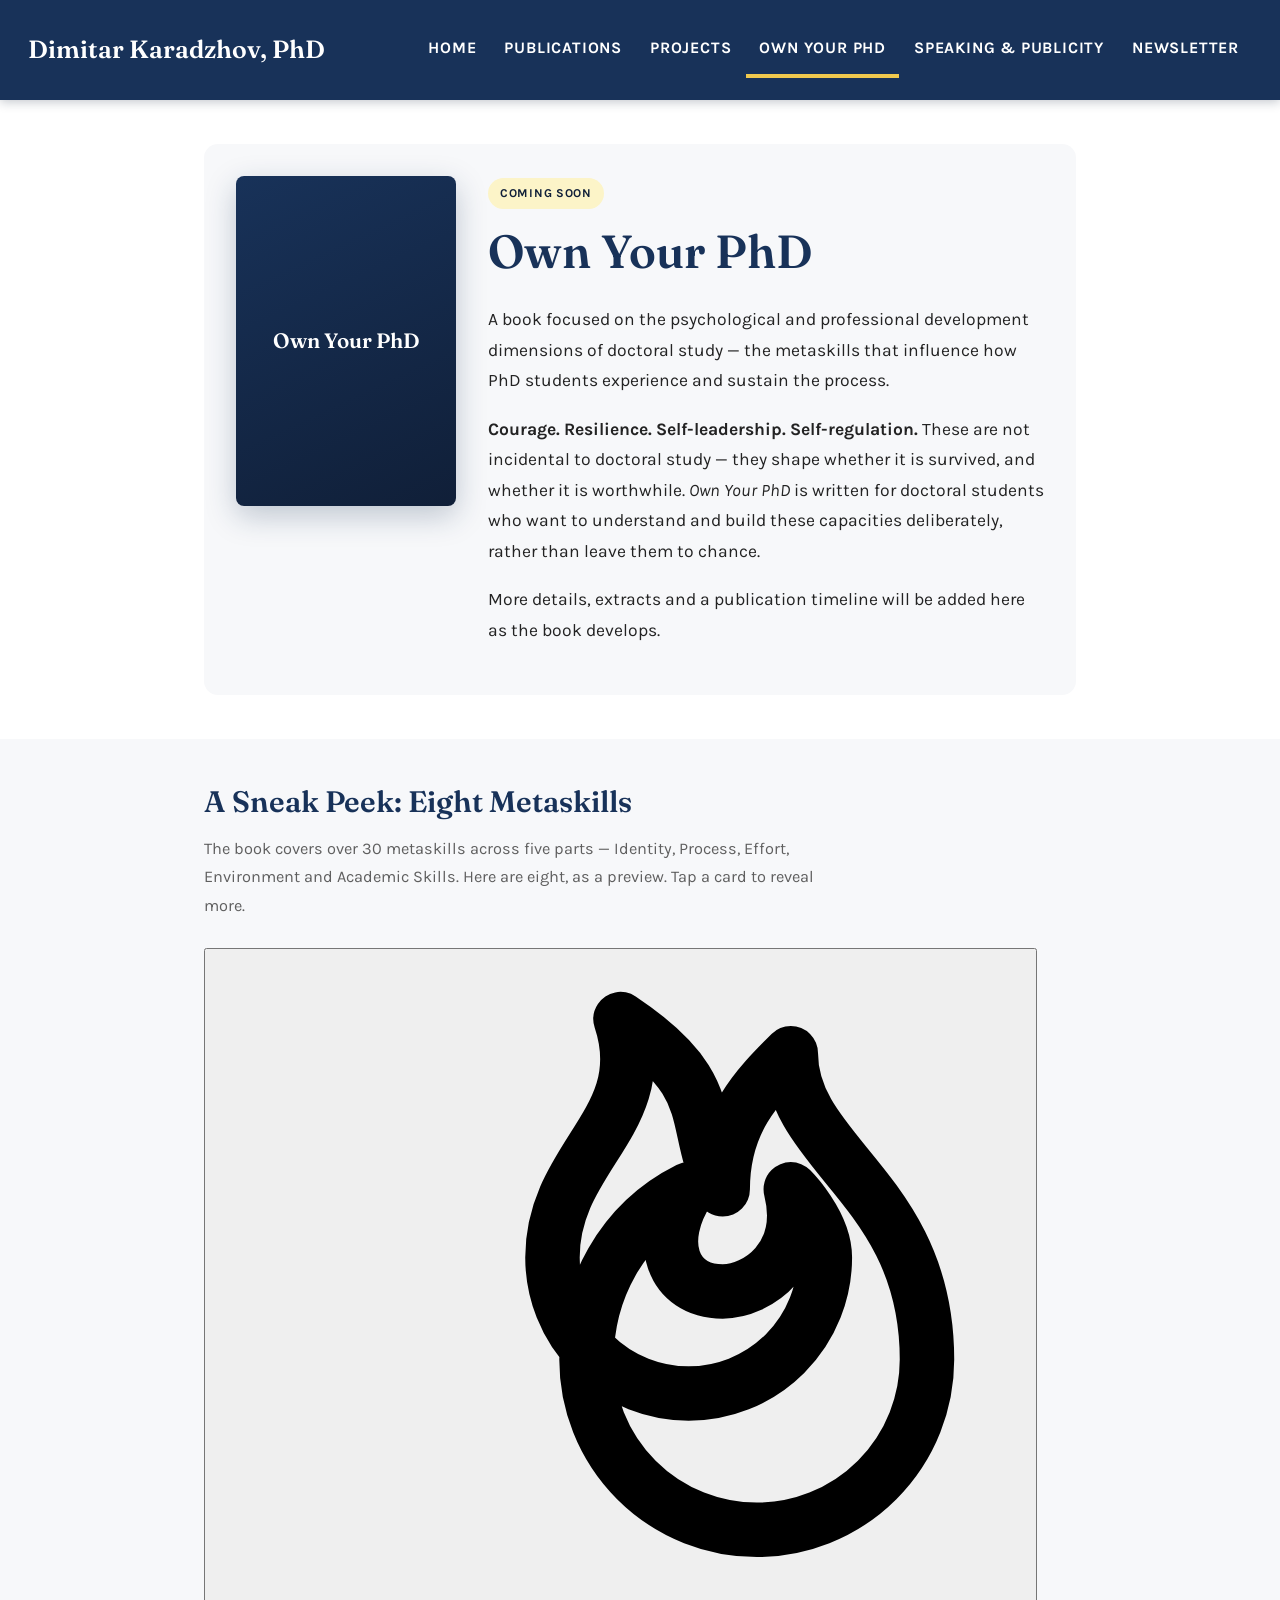
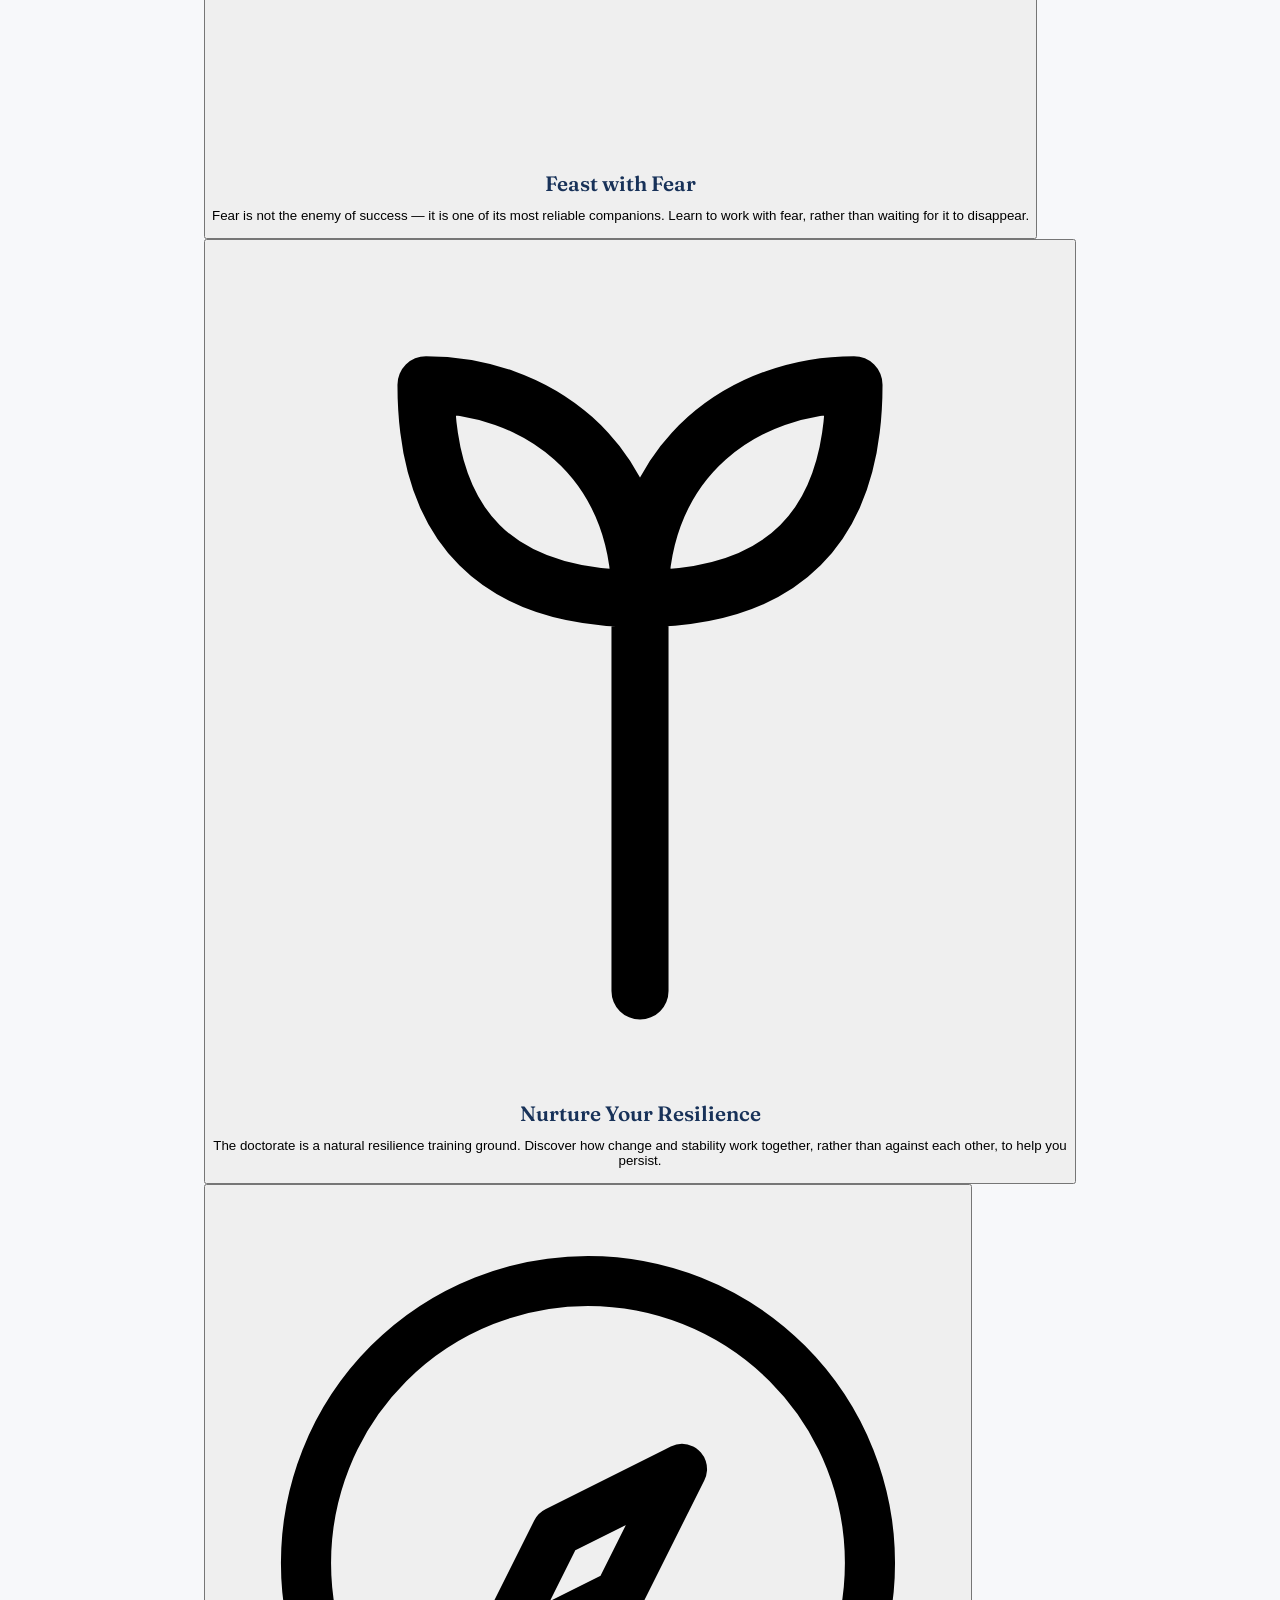
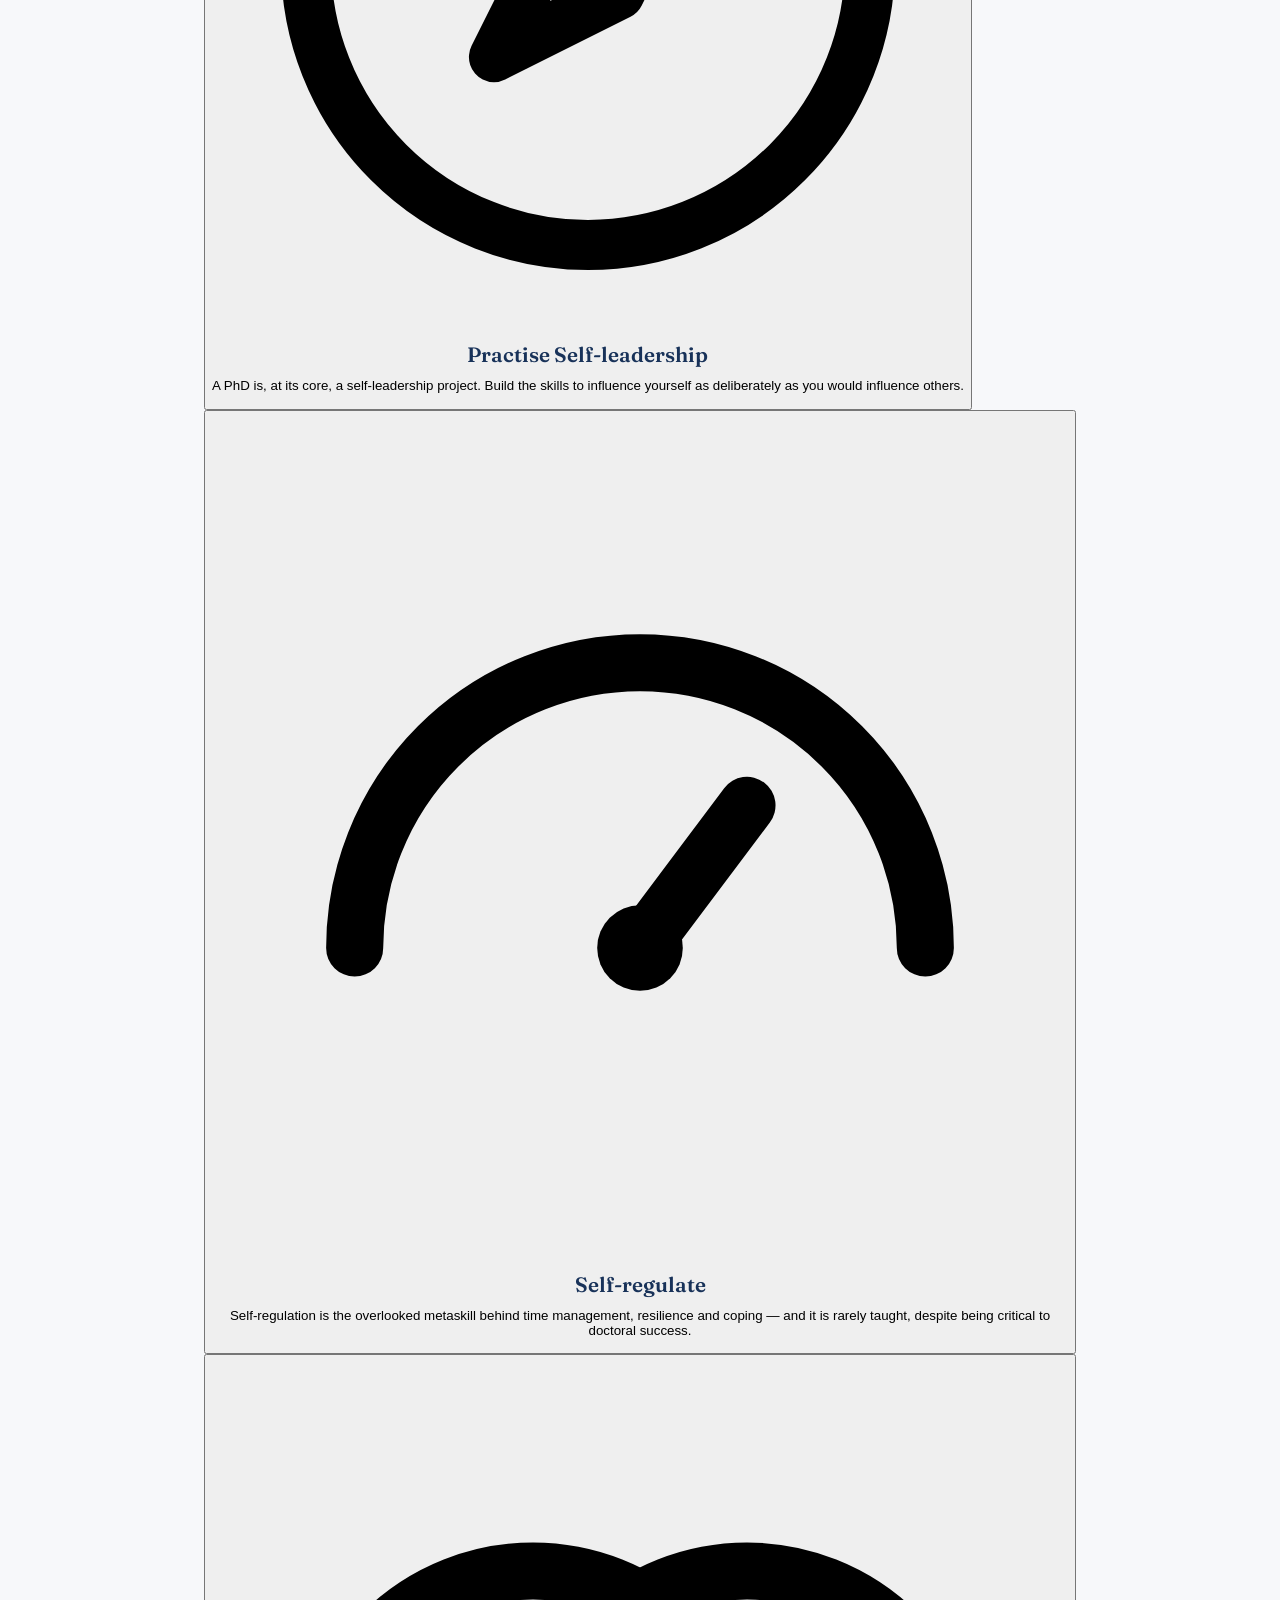
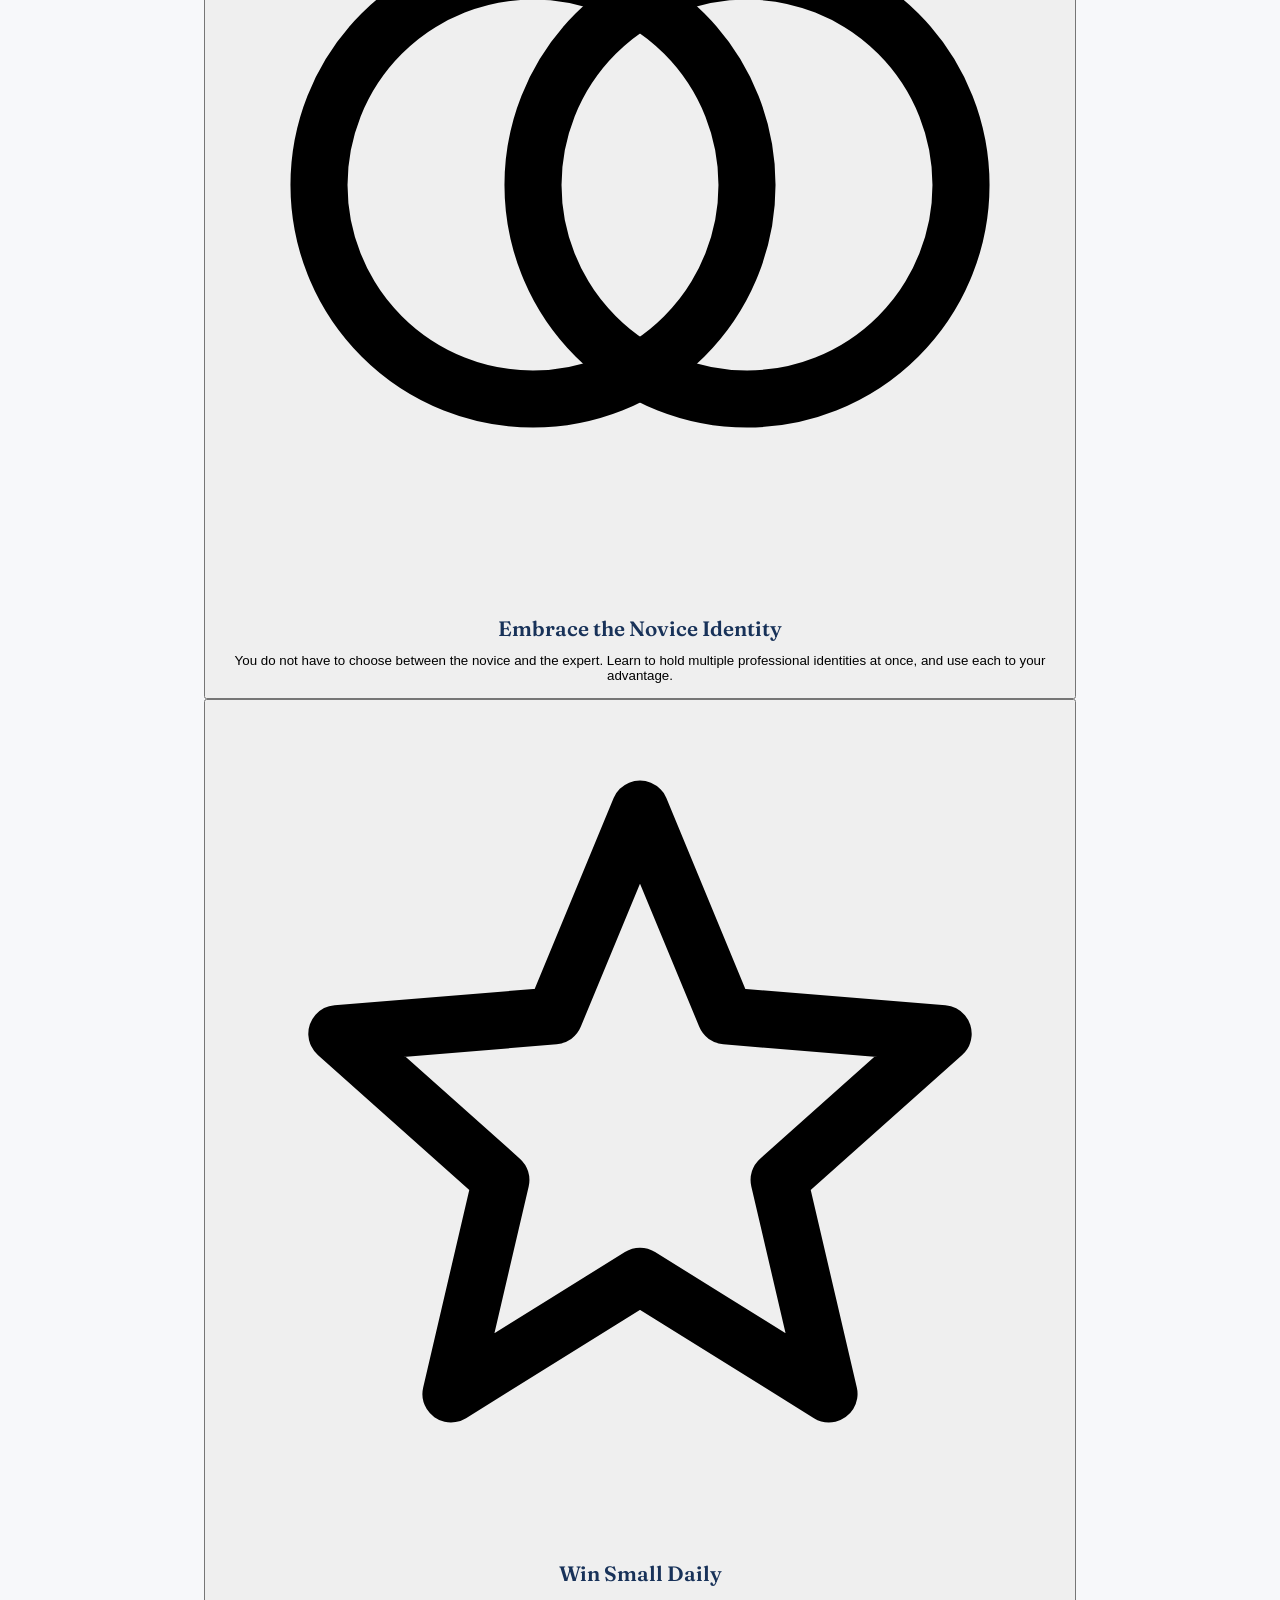
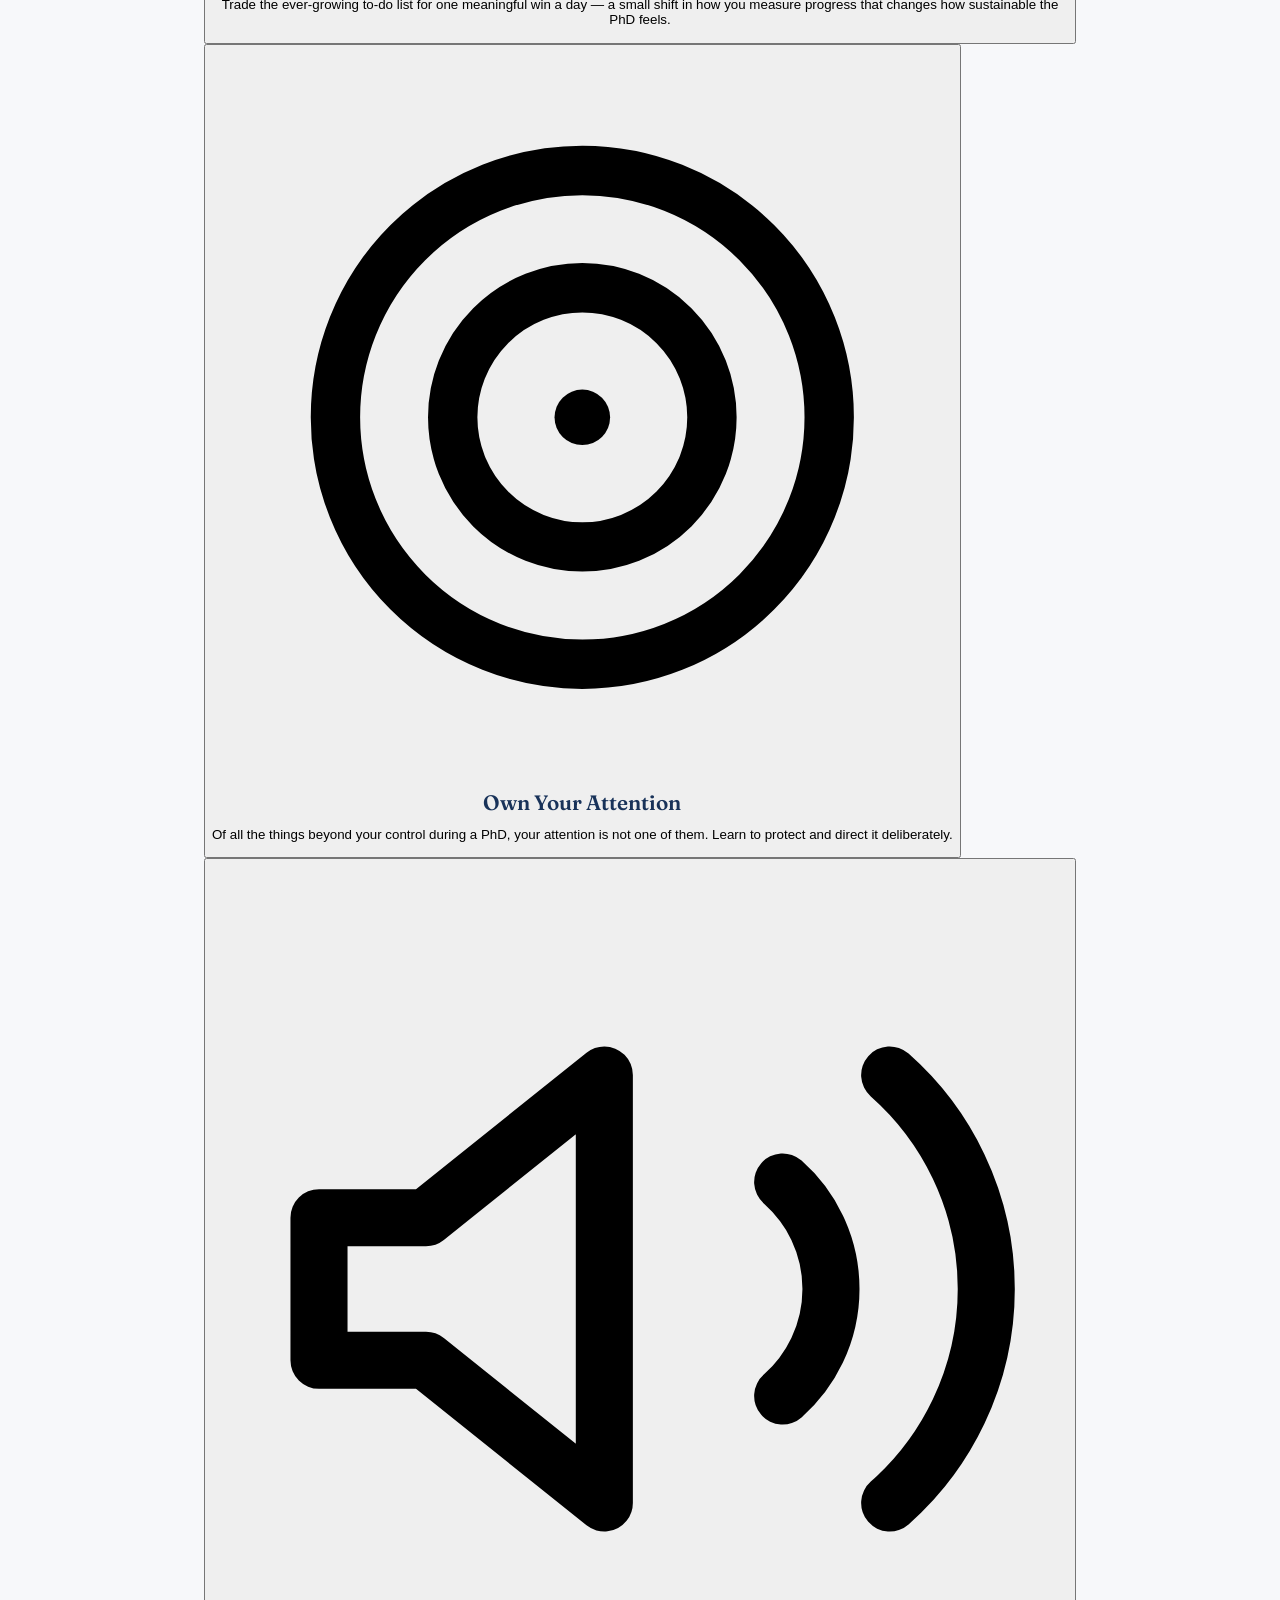
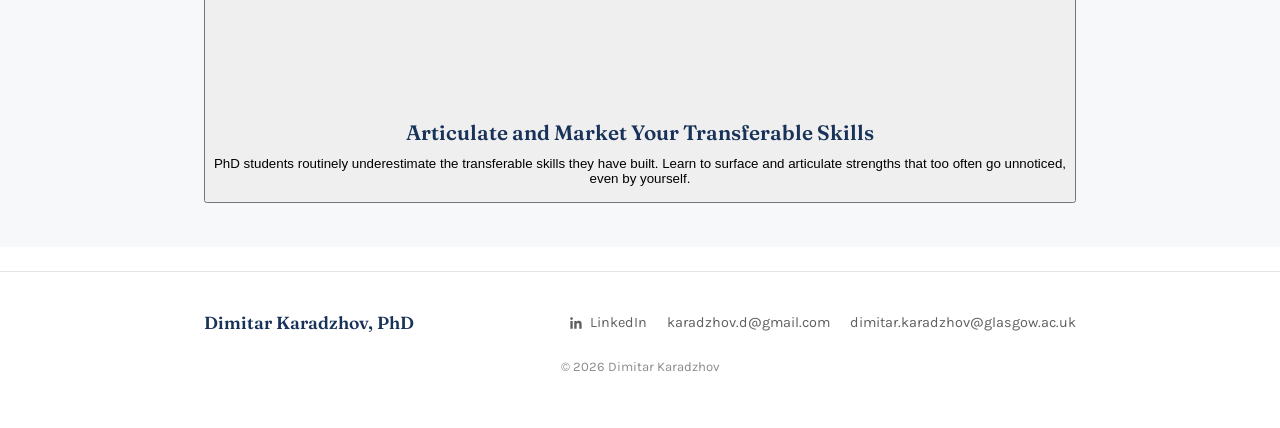
==== commit fe97bc5e: "Add files via upload" ====
--- a/index.html
+++ b/index.html
@@ -3,18 +3,17 @@
 <head>
 <meta charset="UTF-8">
 <meta name="viewport" content="width=device-width, initial-scale=1.0">
-<title>Dimitar Karadzhov, PhD</title>
-<meta name="description" content="University Lecturer in Global Mental Health and writer on human-centred skills. Author of Deeply Human Skills and Own Your PhD.">
-<meta name="google-site-verification" content="OWlVe5kiR8DPu2JEjUjKagEWQTRaHA0bk6Msbdt9JXk" />
+<title>Own Your PhD — Dimitar Karadzhov, PhD</title>
+<meta name="description" content="A forthcoming book on the psychological and professional development dimensions of doctoral study — the metaskills that shape how PhD students experience and sustain the process.">
 <meta property="og:site_name" content="Dimitar Karadzhov, PhD">
 <meta property="og:type" content="website">
-<meta property="og:title" content="Dimitar Karadzhov, PhD">
-<meta property="og:description" content="University Lecturer in Global Mental Health and writer on human-centred skills. Author of Deeply Human Skills and Own Your PhD.">
-<meta property="og:url" content="https://dimitarkaradzhov.com/">
+<meta property="og:title" content="Own Your PhD — Dimitar Karadzhov, PhD">
+<meta property="og:description" content="A forthcoming book on the psychological and professional development dimensions of doctoral study — the metaskills that shape how PhD students experience and sustain the process.">
+<meta property="og:url" content="https://dimitarkaradzhov.com/book/">
 <meta property="og:image" content="https://dimitarkaradzhov.com/images/dimitar-karadzhov.jpg">
 <meta name="twitter:card" content="summary_large_image">
-<meta name="twitter:title" content="Dimitar Karadzhov, PhD">
-<meta name="twitter:description" content="University Lecturer in Global Mental Health and writer on human-centred skills. Author of Deeply Human Skills and Own Your PhD.">
+<meta name="twitter:title" content="Own Your PhD — Dimitar Karadzhov, PhD">
+<meta name="twitter:description" content="A forthcoming book on the psychological and professional development dimensions of doctoral study — the metaskills that shape how PhD students experience and sustain the process.">
 <meta name="twitter:image" content="https://dimitarkaradzhov.com/images/dimitar-karadzhov.jpg">
 <link rel="preconnect" href="https://fonts.googleapis.com">
 <link rel="preconnect" href="https://fonts.gstatic.com" crossorigin>
@@ -28,10 +27,10 @@
     <a class="brand" href="/">Dimitar Karadzhov, PhD</a>
     <button class="nav-toggle" id="navToggle" aria-label="Toggle menu">&#9776;</button>
     <nav class="nav-links" id="navLinks">
-      <a href="/" class="active">Home</a>
+      <a href="/">Home</a>
       <a href="/publications/">Publications</a>
       <a href="/projects/">Projects</a>
-      <a href="/book/">Own Your PhD</a>
+      <a href="/book/" class="active">Own Your PhD</a>
       <a href="/speaking/">Speaking &amp; Publicity</a>
       <a href="/newsletter/">Newsletter</a>
     </nav>
@@ -39,124 +38,131 @@
 </header>
 
 <main>
-
-  <section class="hero">
-    <div class="container hero-grid">
-      <div>
-        <p class="eyebrow">University Lecturer &middot; Educator &middot; Writer</p>
-        <h1>Dimitar Karadzhov, PhD</h1>
-        <p>I'm a University Lecturer and Deputy Programme Director in the School of Health &amp; Wellbeing at the University of Glasgow, where I research and teach global mental health. Alongside that, I publish <em>Deeply Human Skills</em>, a newsletter on the metaskills that sustain meaningful work and personal growth, and I'm writing <em>Own Your PhD</em>, a book on the psychological dimensions of doctoral study.</p>
-        <div class="hero-actions">
-          <a href="/newsletter/" class="btn btn-primary">Read the newsletter</a>
-          <a href="/publications/" class="btn btn-secondary">Explore my research</a>
-          <a href="#contact" class="btn btn-accent">Get in touch</a>
+  <section>
+    <div class="container">
+      <div class="feature-block">
+        <div class="book-cover">Own Your PhD</div>
+        <div>
+          <span class="status-pill">Coming soon</span>
+          <h1>Own Your PhD</h1>
+          <p>A book focused on the psychological and professional development dimensions of doctoral study &mdash; the metaskills that influence how PhD students experience and sustain the process.</p>
+          <p><strong>Courage. Resilience. Self-leadership. Self-regulation.</strong> These are not incidental to doctoral study &mdash; they shape whether it is survived, and whether it is worthwhile. <em>Own Your PhD</em> is written for doctoral students who want to understand and build these capacities deliberately, rather than leave them to chance.</p>
+          <p>More details, extracts and a publication timeline will be added here as the book develops.</p>
         </div>
       </div>
-      <div class="hero-photo">
-        <img src="/images/dimitar-karadzhov.jpg" alt="Portrait of Dimitar Karadzhov">
-      </div>
-    </div>
-  </section>
-
-  <hr class="section-divider">
-
-  <section>
-    <div class="container">
-      <div class="split-grid">
-        <div class="split-card">
-          <span class="tag">The Scholar</span>
-          <h3>Global Mental Health Research</h3>
-          <p>My research focuses on personal recovery, homelessness and methodological and pedagogical innovation in global mental health, with work cited by the United Nations and in national policy reports.</p>
-          <p class="list-label">Career Highlights:</p>
-          <ul>
-            <li>PhD in Public Health and Health Policy</li>
-            <li>10+ years in higher education</li>
-            <li>25+ peer-reviewed discipline-spanning publications</li>
-            <li>Led ESRC-funded work</li>
-            <li>Academic achievement, teaching and knowledge exchange awards recipient</li>
-          </ul>
-        </div>
-        <div class="split-card">
-          <span class="tag">The Writer</span>
-          <h3>Human-Centric Skills Development</h3>
-          <p>Outside the university, I write about the durable, human-centred skills that shape how people do meaningful work and grow through difficulty &mdash; courage, resilience, self-leadership and self-regulation among them.</p>
-          <ul>
-            <li><em>Deeply Human Skills</em> &mdash; an infrequent (hope this changes!) newsletter on Substack</li>
-            <li><em>Own Your PhD</em> &mdash; a book on the metaskills of doctoral study (coming soon)</li>
-          </ul>
-        </div>
-      </div>
-    </div>
-  </section>
-
-  <hr class="section-divider">
-
-  <section>
-    <div class="container">
-      <div class="section-head">
-        <h2>Current roles</h2>
-      </div>
-      <ul class="roles-list">
-        <li><span class="role-name">University Lecturer &amp; Deputy Programme Director, MSc Global Mental Health</span><span class="role-org">University of Glasgow</span></li>
-        <li><span class="role-name">Honorary Research Fellow</span><span class="role-org">University of Strathclyde</span></li>
-        <li><span class="role-name">Editorial Board Member</span><span class="role-org">Mental Health Open Journal</span></li>
-        <li><span class="role-name">Review Editor</span><span class="role-org">Frontiers in Public Health</span></li>
-        <li><span class="role-name">Reviewer Board Member</span><span class="role-org">GILE Journal of Skills Development (GJSD)</span></li>
-      </ul>
     </div>
   </section>
 
   <section class="soft">
     <div class="container">
       <div class="section-head">
-        <h2>Explore</h2>
+        <h2>A Sneak Peek: Eight Metaskills</h2>
+        <p>The book covers over 30 metaskills across five parts &mdash; Identity, Process, Effort, Environment and Academic Skills. Here are eight, as a preview. Tap a card to reveal more.</p>
       </div>
-      <div class="card-grid">
-        <a class="tab-card" href="/publications/">
-          <h3>Publications</h3>
-          <p>Peer-reviewed research on global mental health, recovery and homelessness.</p>
-          <span class="arrow">Browse research &rarr;</span>
-        </a>
-        <a class="tab-card" href="/projects/">
-          <h3>Projects</h3>
-          <p>Research and knowledge exchange work, from multi-country studies to curriculum innovation.</p>
-          <span class="arrow">See projects &rarr;</span>
-        </a>
-        <a class="tab-card" href="/book/">
-          <h3>Own Your PhD</h3>
-          <p>A forthcoming book on the metaskills that sustain doctoral study.</p>
-          <span class="arrow">Learn more &rarr;</span>
-        </a>
-        <a class="tab-card" href="/speaking/">
-          <h3>Speaking &amp; Publicity</h3>
-          <p>Talks, panels and media &mdash; details to be announced.</p>
-          <span class="arrow">View &rarr;</span>
-        </a>
-        <a class="tab-card" href="/newsletter/">
-          <h3>Newsletter</h3>
-          <p>Deeply Human Skills &mdash; durable skills for meaningful work and a human-centred future.</p>
-          <span class="arrow">Subscribe &rarr;</span>
-        </a>
+      <div class="flip-grid">
+
+        <button class="flip-card" type="button" aria-label="Feast with Fear, tap to reveal description">
+          <div class="flip-card-inner">
+            <div class="flip-face flip-front">
+              <svg viewBox="0 0 24 24" class="flip-icon" aria-hidden="true"><path d="M12 2c1 3-2 4-2 7a4 4 0 0 0 8 0c0-1-1-2-1-2 .5 2-1 3-2 3-1.5 0-2-1.5-1-3-2 1-3 3-3 5a5 5 0 0 0 10 0c0-5-4-6-4-9-1 1-2 2-2 4-1-2 0-3-3-5z" fill="none" stroke="currentColor" stroke-width="1.6" stroke-linejoin="round"/></svg>
+              <h3>Feast with Fear</h3>
+            </div>
+            <div class="flip-face flip-back">
+              <p>Fear is not the enemy of success &mdash; it is one of its most reliable companions. Learn to work with fear, rather than waiting for it to disappear.</p>
+            </div>
+          </div>
+        </button>
+
+        <button class="flip-card" type="button" aria-label="Nurture Your Resilience, tap to reveal description">
+          <div class="flip-card-inner">
+            <div class="flip-face flip-front">
+              <svg viewBox="0 0 24 24" class="flip-icon" aria-hidden="true"><path d="M12 21V10M12 10C12 6 9 4 6 4c0 4 2 6 6 6zm0 0c0-4 3-6 6-6 0 4-2 6-6 6z" fill="none" stroke="currentColor" stroke-width="1.6" stroke-linecap="round" stroke-linejoin="round"/></svg>
+              <h3>Nurture Your Resilience</h3>
+            </div>
+            <div class="flip-face flip-back">
+              <p>The doctorate is a natural resilience training ground. Discover how change and stability work together, rather than against each other, to help you persist.</p>
+            </div>
+          </div>
+        </button>
+
+        <button class="flip-card" type="button" aria-label="Practise Self-leadership, tap to reveal description">
+          <div class="flip-card-inner">
+            <div class="flip-face flip-front">
+              <svg viewBox="0 0 24 24" class="flip-icon" aria-hidden="true"><circle cx="12" cy="12" r="9" fill="none" stroke="currentColor" stroke-width="1.6"/><path d="M15 9l-4 2-2 4 4-2 2-4z" fill="none" stroke="currentColor" stroke-width="1.6" stroke-linejoin="round"/></svg>
+              <h3>Practise Self-leadership</h3>
+            </div>
+            <div class="flip-face flip-back">
+              <p>A PhD is, at its core, a self-leadership project. Build the skills to influence yourself as deliberately as you would influence others.</p>
+            </div>
+          </div>
+        </button>
+
+        <button class="flip-card" type="button" aria-label="Self-regulate, tap to reveal description">
+          <div class="flip-card-inner">
+            <div class="flip-face flip-front">
+              <svg viewBox="0 0 24 24" class="flip-icon" aria-hidden="true"><path d="M4 15a8 8 0 0 1 16 0" fill="none" stroke="currentColor" stroke-width="1.6" stroke-linecap="round"/><path d="M12 15l3-4" stroke="currentColor" stroke-width="1.6" stroke-linecap="round"/><circle cx="12" cy="15" r="1.2" fill="currentColor"/></svg>
+              <h3>Self-regulate</h3>
+            </div>
+            <div class="flip-face flip-back">
+              <p>Self-regulation is the overlooked metaskill behind time management, resilience and coping &mdash; and it is rarely taught, despite being critical to doctoral success.</p>
+            </div>
+          </div>
+        </button>
+
+        <button class="flip-card" type="button" aria-label="Embrace the Novice Identity, tap to reveal description">
+          <div class="flip-card-inner">
+            <div class="flip-face flip-front">
+              <svg viewBox="0 0 24 24" class="flip-icon" aria-hidden="true"><circle cx="9" cy="12" r="6" fill="none" stroke="currentColor" stroke-width="1.6"/><circle cx="15" cy="12" r="6" fill="none" stroke="currentColor" stroke-width="1.6"/></svg>
+              <h3>Embrace the Novice Identity</h3>
+            </div>
+            <div class="flip-face flip-back">
+              <p>You do not have to choose between the novice and the expert. Learn to hold multiple professional identities at once, and use each to your advantage.</p>
+            </div>
+          </div>
+        </button>
+
+        <button class="flip-card" type="button" aria-label="Win Small Daily, tap to reveal description">
+          <div class="flip-card-inner">
+            <div class="flip-face flip-front">
+              <svg viewBox="0 0 24 24" class="flip-icon" aria-hidden="true"><path d="M12 3l2.4 5.8 6.1.5-4.6 4.1 1.4 6-5.3-3.3-5.3 3.3 1.4-6-4.6-4.1 6.1-.5z" fill="none" stroke="currentColor" stroke-width="1.6" stroke-linejoin="round"/></svg>
+              <h3>Win Small Daily</h3>
+            </div>
+            <div class="flip-face flip-back">
+              <p>Trade the ever-growing to-do list for one meaningful win a day &mdash; a small shift in how you measure progress that changes how sustainable the PhD feels.</p>
+            </div>
+          </div>
+        </button>
+
+        <button class="flip-card" type="button" aria-label="Own Your Attention, tap to reveal description">
+          <div class="flip-card-inner">
+            <div class="flip-face flip-front">
+              <svg viewBox="0 0 24 24" class="flip-icon" aria-hidden="true"><circle cx="12" cy="12" r="8" fill="none" stroke="currentColor" stroke-width="1.6"/><circle cx="12" cy="12" r="4.2" fill="none" stroke="currentColor" stroke-width="1.6"/><circle cx="12" cy="12" r="0.9" fill="currentColor"/></svg>
+              <h3>Own Your Attention</h3>
+            </div>
+            <div class="flip-face flip-back">
+              <p>Of all the things beyond your control during a PhD, your attention is not one of them. Learn to protect and direct it deliberately.</p>
+            </div>
+          </div>
+        </button>
+
+        <button class="flip-card" type="button" aria-label="Articulate and Market Your Transferable Skills, tap to reveal description">
+          <div class="flip-card-inner">
+            <div class="flip-face flip-front">
+              <svg viewBox="0 0 24 24" class="flip-icon" aria-hidden="true"><path d="M3 10v4h3l5 4V6L6 10H3z" fill="none" stroke="currentColor" stroke-width="1.6" stroke-linejoin="round"/><path d="M16 9a4 4 0 0 1 0 6M19 6a8 8 0 0 1 0 12" fill="none" stroke="currentColor" stroke-width="1.6" stroke-linecap="round"/></svg>
+              <h3>Articulate and Market Your Transferable Skills</h3>
+            </div>
+            <div class="flip-face flip-back">
+              <p>PhD students routinely underestimate the transferable skills they have built. Learn to surface and articulate strengths that too often go unnoticed, even by yourself.</p>
+            </div>
+          </div>
+        </button>
+
       </div>
     </div>
   </section>
-
-  <section>
-    <div class="container">
-      <div class="newsletter-cta with-photo">
-        <img class="newsletter-photo" src="/images/dimitar-karadzhov.jpg" alt="Dimitar Karadzhov">
-        <div class="newsletter-copy">
-          <h2>Deeply Human Skills</h2>
-          <p>An exploration of how to cultivate durable skills for meaningful work, personal growth and a human-centred future. Delivered straight to your inbox.</p>
-          <iframe src="https://deeplyhumanskills.substack.com/embed" width="480" height="150" style="border:1px solid #2a4671; background:white; max-width:100%; border-radius:8px; margin-top:22px;" frameborder="0" scrolling="no"></iframe>
-        </div>
-      </div>
-    </div>
-  </section>
-
 </main>
 
-<footer class="site-footer" id="contact">
+<footer class="site-footer">
   <div class="container">
     <div class="footer-grid">
       <span class="footer-name">Dimitar Karadzhov, PhD</span>
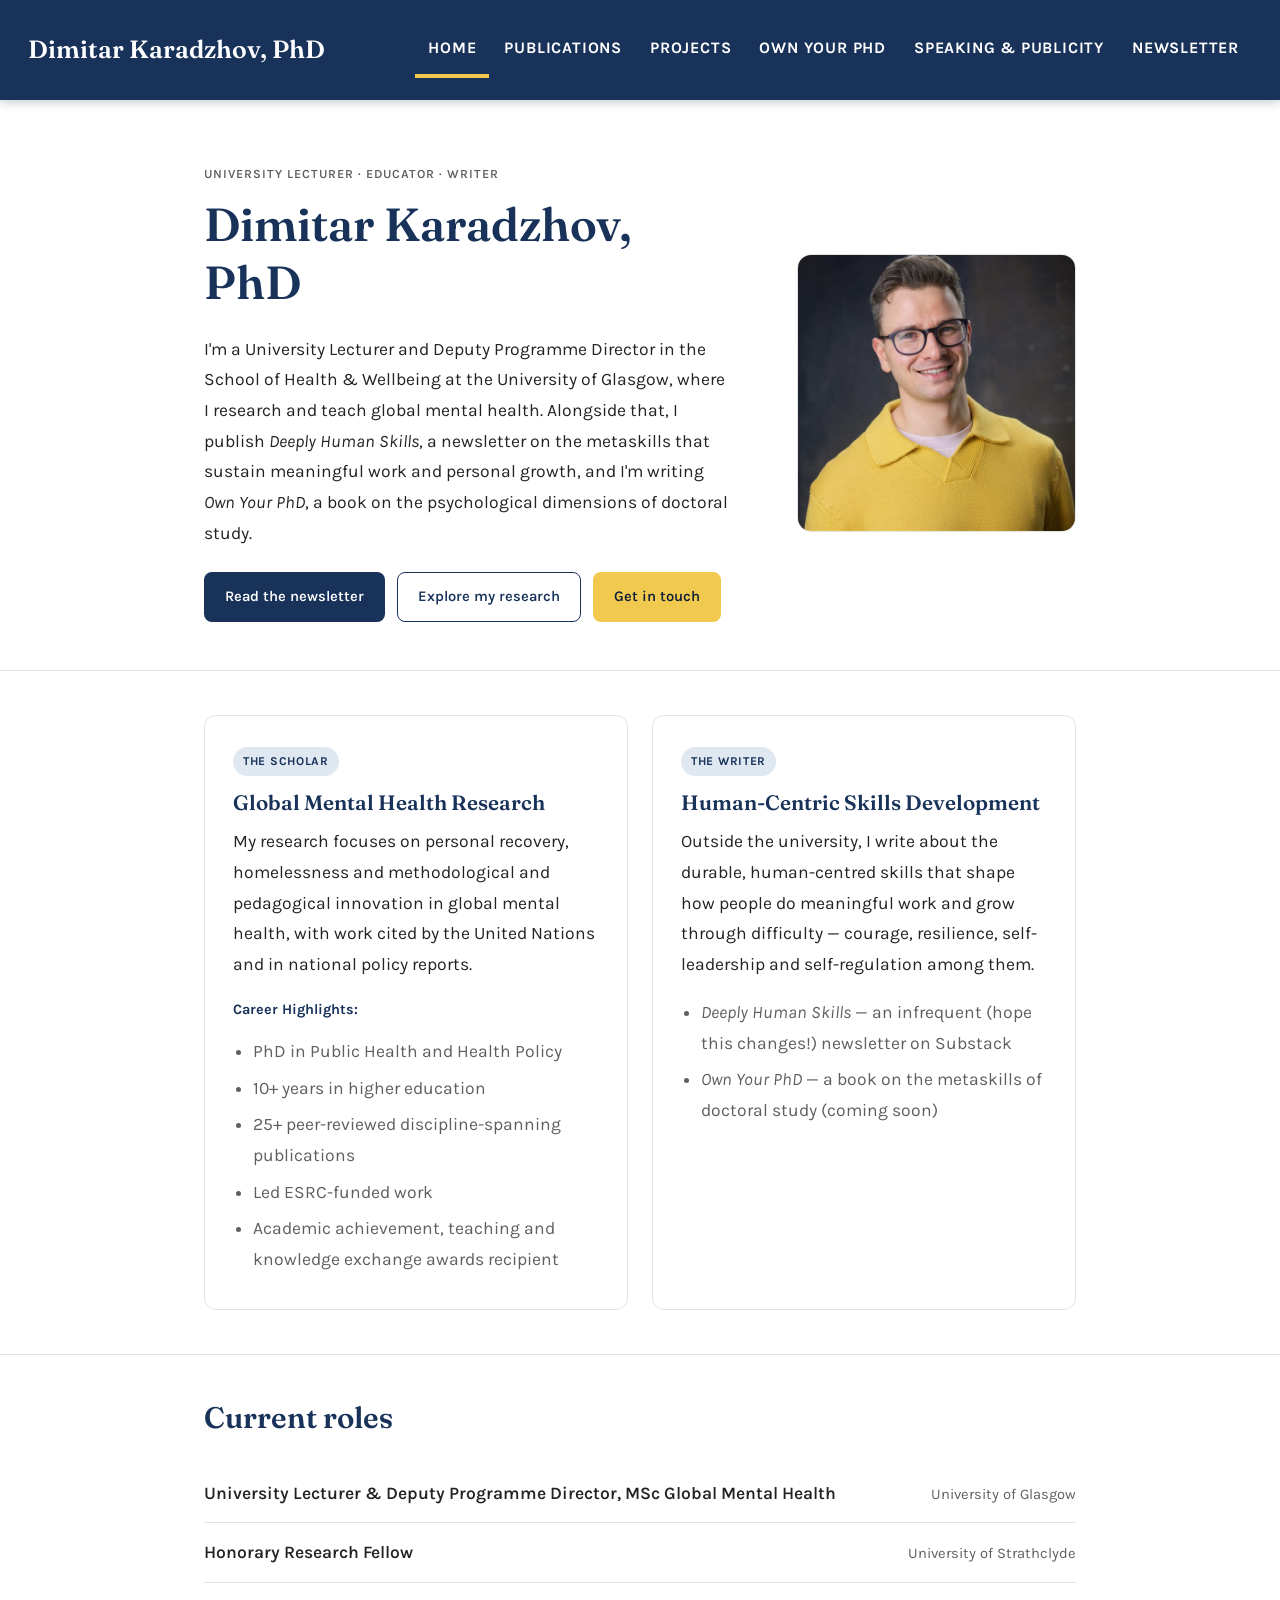
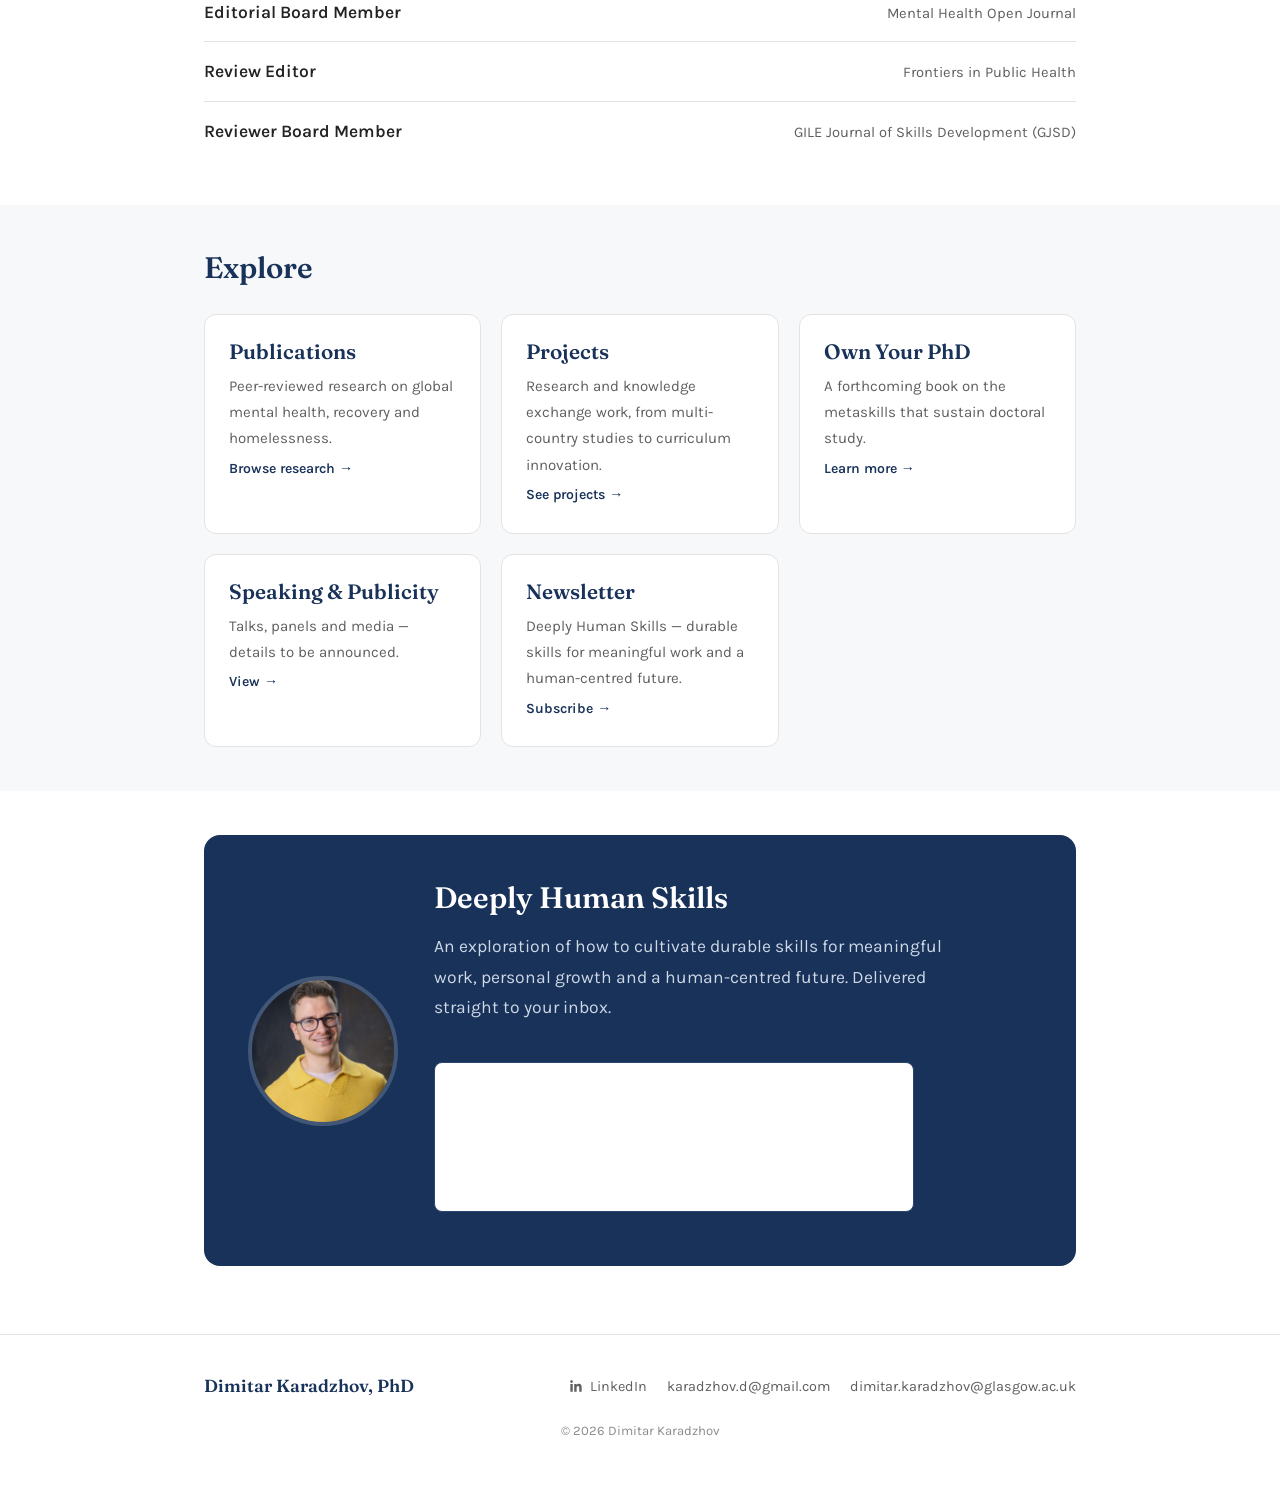
==== commit dabc2013: "Update index.html" ====
--- a/index.html
+++ b/index.html
@@ -3,17 +3,18 @@
 <head>
 <meta charset="UTF-8">
 <meta name="viewport" content="width=device-width, initial-scale=1.0">
-<title>Own Your PhD — Dimitar Karadzhov, PhD</title>
-<meta name="description" content="A forthcoming book on the psychological and professional development dimensions of doctoral study — the metaskills that shape how PhD students experience and sustain the process.">
+<title>Dimitar Karadzhov, PhD</title>
+<meta name="description" content="University Lecturer in Global Mental Health and writer on human-centred skills. Author of Deeply Human Skills and Own Your PhD.">
+<meta name="google-site-verification" content="OWlVe5kiR8DPu2JEjUjKagEWQTRaHA0bk6Msbdt9JXk" />
 <meta property="og:site_name" content="Dimitar Karadzhov, PhD">
 <meta property="og:type" content="website">
-<meta property="og:title" content="Own Your PhD — Dimitar Karadzhov, PhD">
-<meta property="og:description" content="A forthcoming book on the psychological and professional development dimensions of doctoral study — the metaskills that shape how PhD students experience and sustain the process.">
-<meta property="og:url" content="https://dimitarkaradzhov.com/book/">
+<meta property="og:title" content="Dimitar Karadzhov, PhD">
+<meta property="og:description" content="University Lecturer in Global Mental Health and writer on human-centred skills. Author of Deeply Human Skills and Own Your PhD.">
+<meta property="og:url" content="https://dimitarkaradzhov.com/">
 <meta property="og:image" content="https://dimitarkaradzhov.com/images/dimitar-karadzhov.jpg">
 <meta name="twitter:card" content="summary_large_image">
-<meta name="twitter:title" content="Own Your PhD — Dimitar Karadzhov, PhD">
-<meta name="twitter:description" content="A forthcoming book on the psychological and professional development dimensions of doctoral study — the metaskills that shape how PhD students experience and sustain the process.">
+<meta name="twitter:title" content="Dimitar Karadzhov, PhD">
+<meta name="twitter:description" content="University Lecturer in Global Mental Health and writer on human-centred skills. Author of Deeply Human Skills and Own Your PhD.">
 <meta name="twitter:image" content="https://dimitarkaradzhov.com/images/dimitar-karadzhov.jpg">
 <link rel="preconnect" href="https://fonts.googleapis.com">
 <link rel="preconnect" href="https://fonts.gstatic.com" crossorigin>
@@ -27,10 +28,10 @@
     <a class="brand" href="/">Dimitar Karadzhov, PhD</a>
     <button class="nav-toggle" id="navToggle" aria-label="Toggle menu">&#9776;</button>
     <nav class="nav-links" id="navLinks">
-      <a href="/">Home</a>
+      <a href="/" class="active">Home</a>
       <a href="/publications/">Publications</a>
       <a href="/projects/">Projects</a>
-      <a href="/book/" class="active">Own Your PhD</a>
+      <a href="/book/">Own Your PhD</a>
       <a href="/speaking/">Speaking &amp; Publicity</a>
       <a href="/newsletter/">Newsletter</a>
     </nav>
@@ -38,131 +39,124 @@
 </header>
 
 <main>
+
+  <section class="hero">
+    <div class="container hero-grid">
+      <div>
+        <p class="eyebrow">University Lecturer &middot; Educator &middot; Writer</p>
+        <h1>Dimitar Karadzhov, PhD</h1>
+        <p>I'm a University Lecturer and Deputy Programme Director in the School of Health &amp; Wellbeing at the University of Glasgow, where I research and teach global mental health. Alongside that, I publish <em>Deeply Human Skills</em>, a newsletter on the metaskills that sustain meaningful work and personal growth, and I'm writing <em>Own Your PhD</em>, a book on the psychological dimensions of doctoral study.</p>
+        <div class="hero-actions">
+          <a href="/newsletter/" class="btn btn-primary">Read the newsletter</a>
+          <a href="/publications/" class="btn btn-secondary">Explore my research</a>
+          <a href="#contact" class="btn btn-accent">Get in touch</a>
+        </div>
+      </div>
+      <div class="hero-photo">
+        <img src="/images/dimitar-karadzhov.jpg" alt="Portrait of Dimitar Karadzhov">
+      </div>
+    </div>
+  </section>
+
+  <hr class="section-divider">
+
   <section>
     <div class="container">
-      <div class="feature-block">
-        <div class="book-cover">Own Your PhD</div>
-        <div>
-          <span class="status-pill">Coming soon</span>
-          <h1>Own Your PhD</h1>
-          <p>A book focused on the psychological and professional development dimensions of doctoral study &mdash; the metaskills that influence how PhD students experience and sustain the process.</p>
-          <p><strong>Courage. Resilience. Self-leadership. Self-regulation.</strong> These are not incidental to doctoral study &mdash; they shape whether it is survived, and whether it is worthwhile. <em>Own Your PhD</em> is written for doctoral students who want to understand and build these capacities deliberately, rather than leave them to chance.</p>
-          <p>More details, extracts and a publication timeline will be added here as the book develops.</p>
+      <div class="split-grid">
+        <div class="split-card">
+          <span class="tag">The Scholar</span>
+          <h3>Global Mental Health Research</h3>
+          <p>My research focuses on personal recovery, homelessness and methodological and pedagogical innovation in global mental health, with work cited by the United Nations and in national policy reports.</p>
+          <p class="list-label">Career Highlights:</p>
+          <ul>
+            <li>PhD in Public Health and Health Policy</li>
+            <li>10+ years in higher education</li>
+            <li>25+ peer-reviewed discipline-spanning publications</li>
+            <li>Led ESRC-funded work</li>
+            <li>Academic achievement, teaching and knowledge exchange awards recipient</li>
+          </ul>
+        </div>
+        <div class="split-card">
+          <span class="tag">The Writer</span>
+          <h3>Human-Centric Skills Development</h3>
+          <p>Outside the university, I write about the durable, human-centred skills that shape how people do meaningful work and grow through difficulty &mdash; courage, resilience, self-leadership and self-regulation among them.</p>
+          <ul>
+            <li><em>Deeply Human Skills</em> &mdash; an infrequent (hope this changes!) newsletter on Substack</li>
+            <li><em>Own Your PhD</em> &mdash; a book on the metaskills of doctoral study (coming soon)</li>
+          </ul>
         </div>
       </div>
+    </div>
+  </section>
+
+  <hr class="section-divider">
+
+  <section>
+    <div class="container">
+      <div class="section-head">
+        <h2>Current roles</h2>
+      </div>
+      <ul class="roles-list">
+        <li><span class="role-name">University Lecturer &amp; Deputy Programme Director, MSc Global Mental Health</span><span class="role-org">University of Glasgow</span></li>
+        <li><span class="role-name">Honorary Research Fellow</span><span class="role-org">University of Strathclyde</span></li>
+        <li><span class="role-name">Editorial Board Member</span><span class="role-org">Mental Health Open Journal</span></li>
+        <li><span class="role-name">Review Editor</span><span class="role-org">Frontiers in Public Health</span></li>
+        <li><span class="role-name">Reviewer Board Member</span><span class="role-org">GILE Journal of Skills Development (GJSD)</span></li>
+      </ul>
     </div>
   </section>
 
   <section class="soft">
     <div class="container">
       <div class="section-head">
-        <h2>A Sneak Peek: Eight Metaskills</h2>
-        <p>The book covers over 30 metaskills across five parts &mdash; Identity, Process, Effort, Environment and Academic Skills. Here are eight, as a preview. Tap a card to reveal more.</p>
+        <h2>Explore</h2>
       </div>
-      <div class="flip-grid">
-
-        <button class="flip-card" type="button" aria-label="Feast with Fear, tap to reveal description">
-          <div class="flip-card-inner">
-            <div class="flip-face flip-front">
-              <svg viewBox="0 0 24 24" class="flip-icon" aria-hidden="true"><path d="M12 2c1 3-2 4-2 7a4 4 0 0 0 8 0c0-1-1-2-1-2 .5 2-1 3-2 3-1.5 0-2-1.5-1-3-2 1-3 3-3 5a5 5 0 0 0 10 0c0-5-4-6-4-9-1 1-2 2-2 4-1-2 0-3-3-5z" fill="none" stroke="currentColor" stroke-width="1.6" stroke-linejoin="round"/></svg>
-              <h3>Feast with Fear</h3>
-            </div>
-            <div class="flip-face flip-back">
-              <p>Fear is not the enemy of success &mdash; it is one of its most reliable companions. Learn to work with fear, rather than waiting for it to disappear.</p>
-            </div>
-          </div>
-        </button>
-
-        <button class="flip-card" type="button" aria-label="Nurture Your Resilience, tap to reveal description">
-          <div class="flip-card-inner">
-            <div class="flip-face flip-front">
-              <svg viewBox="0 0 24 24" class="flip-icon" aria-hidden="true"><path d="M12 21V10M12 10C12 6 9 4 6 4c0 4 2 6 6 6zm0 0c0-4 3-6 6-6 0 4-2 6-6 6z" fill="none" stroke="currentColor" stroke-width="1.6" stroke-linecap="round" stroke-linejoin="round"/></svg>
-              <h3>Nurture Your Resilience</h3>
-            </div>
-            <div class="flip-face flip-back">
-              <p>The doctorate is a natural resilience training ground. Discover how change and stability work together, rather than against each other, to help you persist.</p>
-            </div>
-          </div>
-        </button>
-
-        <button class="flip-card" type="button" aria-label="Practise Self-leadership, tap to reveal description">
-          <div class="flip-card-inner">
-            <div class="flip-face flip-front">
-              <svg viewBox="0 0 24 24" class="flip-icon" aria-hidden="true"><circle cx="12" cy="12" r="9" fill="none" stroke="currentColor" stroke-width="1.6"/><path d="M15 9l-4 2-2 4 4-2 2-4z" fill="none" stroke="currentColor" stroke-width="1.6" stroke-linejoin="round"/></svg>
-              <h3>Practise Self-leadership</h3>
-            </div>
-            <div class="flip-face flip-back">
-              <p>A PhD is, at its core, a self-leadership project. Build the skills to influence yourself as deliberately as you would influence others.</p>
-            </div>
-          </div>
-        </button>
-
-        <button class="flip-card" type="button" aria-label="Self-regulate, tap to reveal description">
-          <div class="flip-card-inner">
-            <div class="flip-face flip-front">
-              <svg viewBox="0 0 24 24" class="flip-icon" aria-hidden="true"><path d="M4 15a8 8 0 0 1 16 0" fill="none" stroke="currentColor" stroke-width="1.6" stroke-linecap="round"/><path d="M12 15l3-4" stroke="currentColor" stroke-width="1.6" stroke-linecap="round"/><circle cx="12" cy="15" r="1.2" fill="currentColor"/></svg>
-              <h3>Self-regulate</h3>
-            </div>
-            <div class="flip-face flip-back">
-              <p>Self-regulation is the overlooked metaskill behind time management, resilience and coping &mdash; and it is rarely taught, despite being critical to doctoral success.</p>
-            </div>
-          </div>
-        </button>
-
-        <button class="flip-card" type="button" aria-label="Embrace the Novice Identity, tap to reveal description">
-          <div class="flip-card-inner">
-            <div class="flip-face flip-front">
-              <svg viewBox="0 0 24 24" class="flip-icon" aria-hidden="true"><circle cx="9" cy="12" r="6" fill="none" stroke="currentColor" stroke-width="1.6"/><circle cx="15" cy="12" r="6" fill="none" stroke="currentColor" stroke-width="1.6"/></svg>
-              <h3>Embrace the Novice Identity</h3>
-            </div>
-            <div class="flip-face flip-back">
-              <p>You do not have to choose between the novice and the expert. Learn to hold multiple professional identities at once, and use each to your advantage.</p>
-            </div>
-          </div>
-        </button>
-
-        <button class="flip-card" type="button" aria-label="Win Small Daily, tap to reveal description">
-          <div class="flip-card-inner">
-            <div class="flip-face flip-front">
-              <svg viewBox="0 0 24 24" class="flip-icon" aria-hidden="true"><path d="M12 3l2.4 5.8 6.1.5-4.6 4.1 1.4 6-5.3-3.3-5.3 3.3 1.4-6-4.6-4.1 6.1-.5z" fill="none" stroke="currentColor" stroke-width="1.6" stroke-linejoin="round"/></svg>
-              <h3>Win Small Daily</h3>
-            </div>
-            <div class="flip-face flip-back">
-              <p>Trade the ever-growing to-do list for one meaningful win a day &mdash; a small shift in how you measure progress that changes how sustainable the PhD feels.</p>
-            </div>
-          </div>
-        </button>
-
-        <button class="flip-card" type="button" aria-label="Own Your Attention, tap to reveal description">
-          <div class="flip-card-inner">
-            <div class="flip-face flip-front">
-              <svg viewBox="0 0 24 24" class="flip-icon" aria-hidden="true"><circle cx="12" cy="12" r="8" fill="none" stroke="currentColor" stroke-width="1.6"/><circle cx="12" cy="12" r="4.2" fill="none" stroke="currentColor" stroke-width="1.6"/><circle cx="12" cy="12" r="0.9" fill="currentColor"/></svg>
-              <h3>Own Your Attention</h3>
-            </div>
-            <div class="flip-face flip-back">
-              <p>Of all the things beyond your control during a PhD, your attention is not one of them. Learn to protect and direct it deliberately.</p>
-            </div>
-          </div>
-        </button>
-
-        <button class="flip-card" type="button" aria-label="Articulate and Market Your Transferable Skills, tap to reveal description">
-          <div class="flip-card-inner">
-            <div class="flip-face flip-front">
-              <svg viewBox="0 0 24 24" class="flip-icon" aria-hidden="true"><path d="M3 10v4h3l5 4V6L6 10H3z" fill="none" stroke="currentColor" stroke-width="1.6" stroke-linejoin="round"/><path d="M16 9a4 4 0 0 1 0 6M19 6a8 8 0 0 1 0 12" fill="none" stroke="currentColor" stroke-width="1.6" stroke-linecap="round"/></svg>
-              <h3>Articulate and Market Your Transferable Skills</h3>
-            </div>
-            <div class="flip-face flip-back">
-              <p>PhD students routinely underestimate the transferable skills they have built. Learn to surface and articulate strengths that too often go unnoticed, even by yourself.</p>
-            </div>
-          </div>
-        </button>
-
+      <div class="card-grid">
+        <a class="tab-card" href="/publications/">
+          <h3>Publications</h3>
+          <p>Peer-reviewed research on global mental health, recovery and homelessness.</p>
+          <span class="arrow">Browse research &rarr;</span>
+        </a>
+        <a class="tab-card" href="/projects/">
+          <h3>Projects</h3>
+          <p>Research and knowledge exchange work, from multi-country studies to curriculum innovation.</p>
+          <span class="arrow">See projects &rarr;</span>
+        </a>
+        <a class="tab-card" href="/book/">
+          <h3>Own Your PhD</h3>
+          <p>A forthcoming book on the metaskills that sustain doctoral study.</p>
+          <span class="arrow">Learn more &rarr;</span>
+        </a>
+        <a class="tab-card" href="/speaking/">
+          <h3>Speaking &amp; Publicity</h3>
+          <p>Talks, panels and media &mdash; details to be announced.</p>
+          <span class="arrow">View &rarr;</span>
+        </a>
+        <a class="tab-card" href="/newsletter/">
+          <h3>Newsletter</h3>
+          <p>Deeply Human Skills &mdash; durable skills for meaningful work and a human-centred future.</p>
+          <span class="arrow">Subscribe &rarr;</span>
+        </a>
       </div>
     </div>
   </section>
+
+  <section>
+    <div class="container">
+      <div class="newsletter-cta with-photo">
+        <img class="newsletter-photo" src="/images/dimitar-karadzhov.jpg" alt="Dimitar Karadzhov">
+        <div class="newsletter-copy">
+          <h2>Deeply Human Skills</h2>
+          <p>An exploration of how to cultivate durable skills for meaningful work, personal growth and a human-centred future. Delivered straight to your inbox.</p>
+          <iframe src="https://deeplyhumanskills.substack.com/embed" width="480" height="150" style="border:1px solid #2a4671; background:white; max-width:100%; border-radius:8px; margin-top:22px;" frameborder="0" scrolling="no"></iframe>
+        </div>
+      </div>
+    </div>
+  </section>
+
 </main>
 
-<footer class="site-footer">
+<footer class="site-footer" id="contact">
   <div class="container">
     <div class="footer-grid">
       <span class="footer-name">Dimitar Karadzhov, PhD</span>
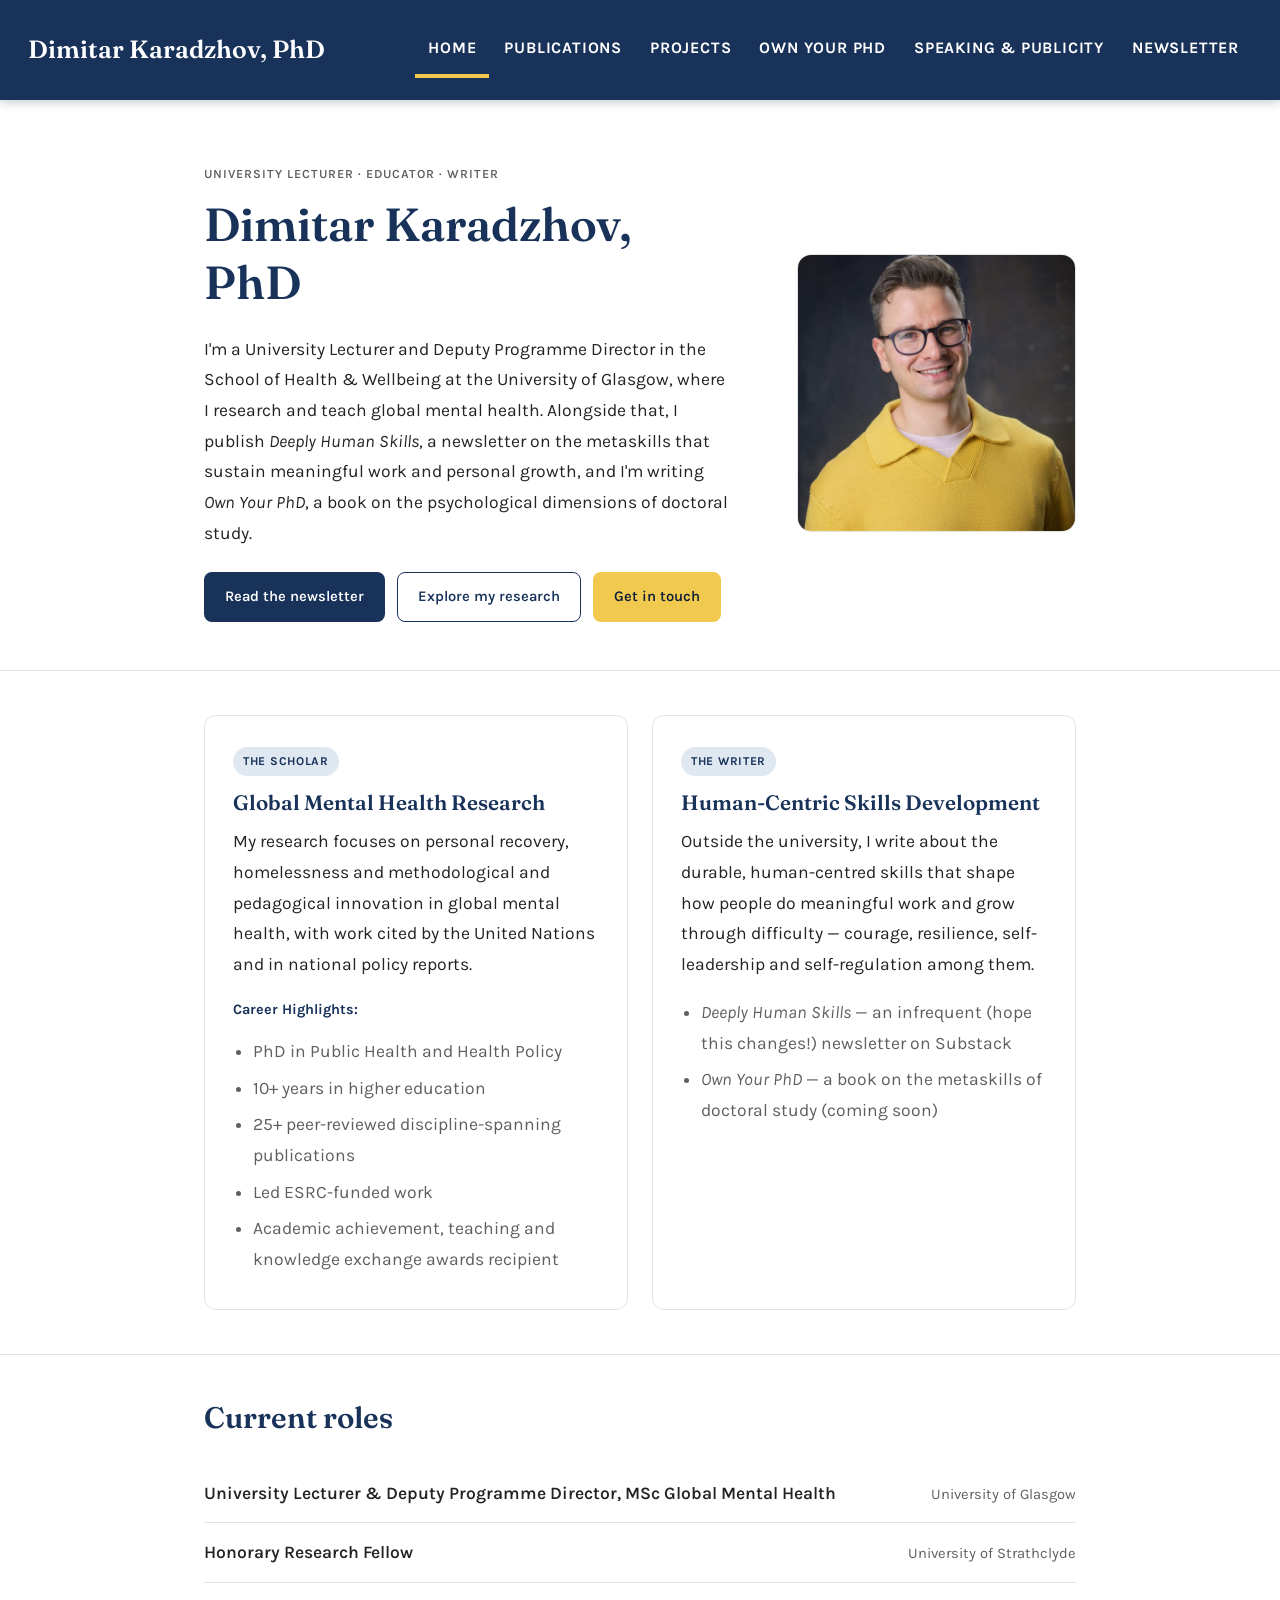
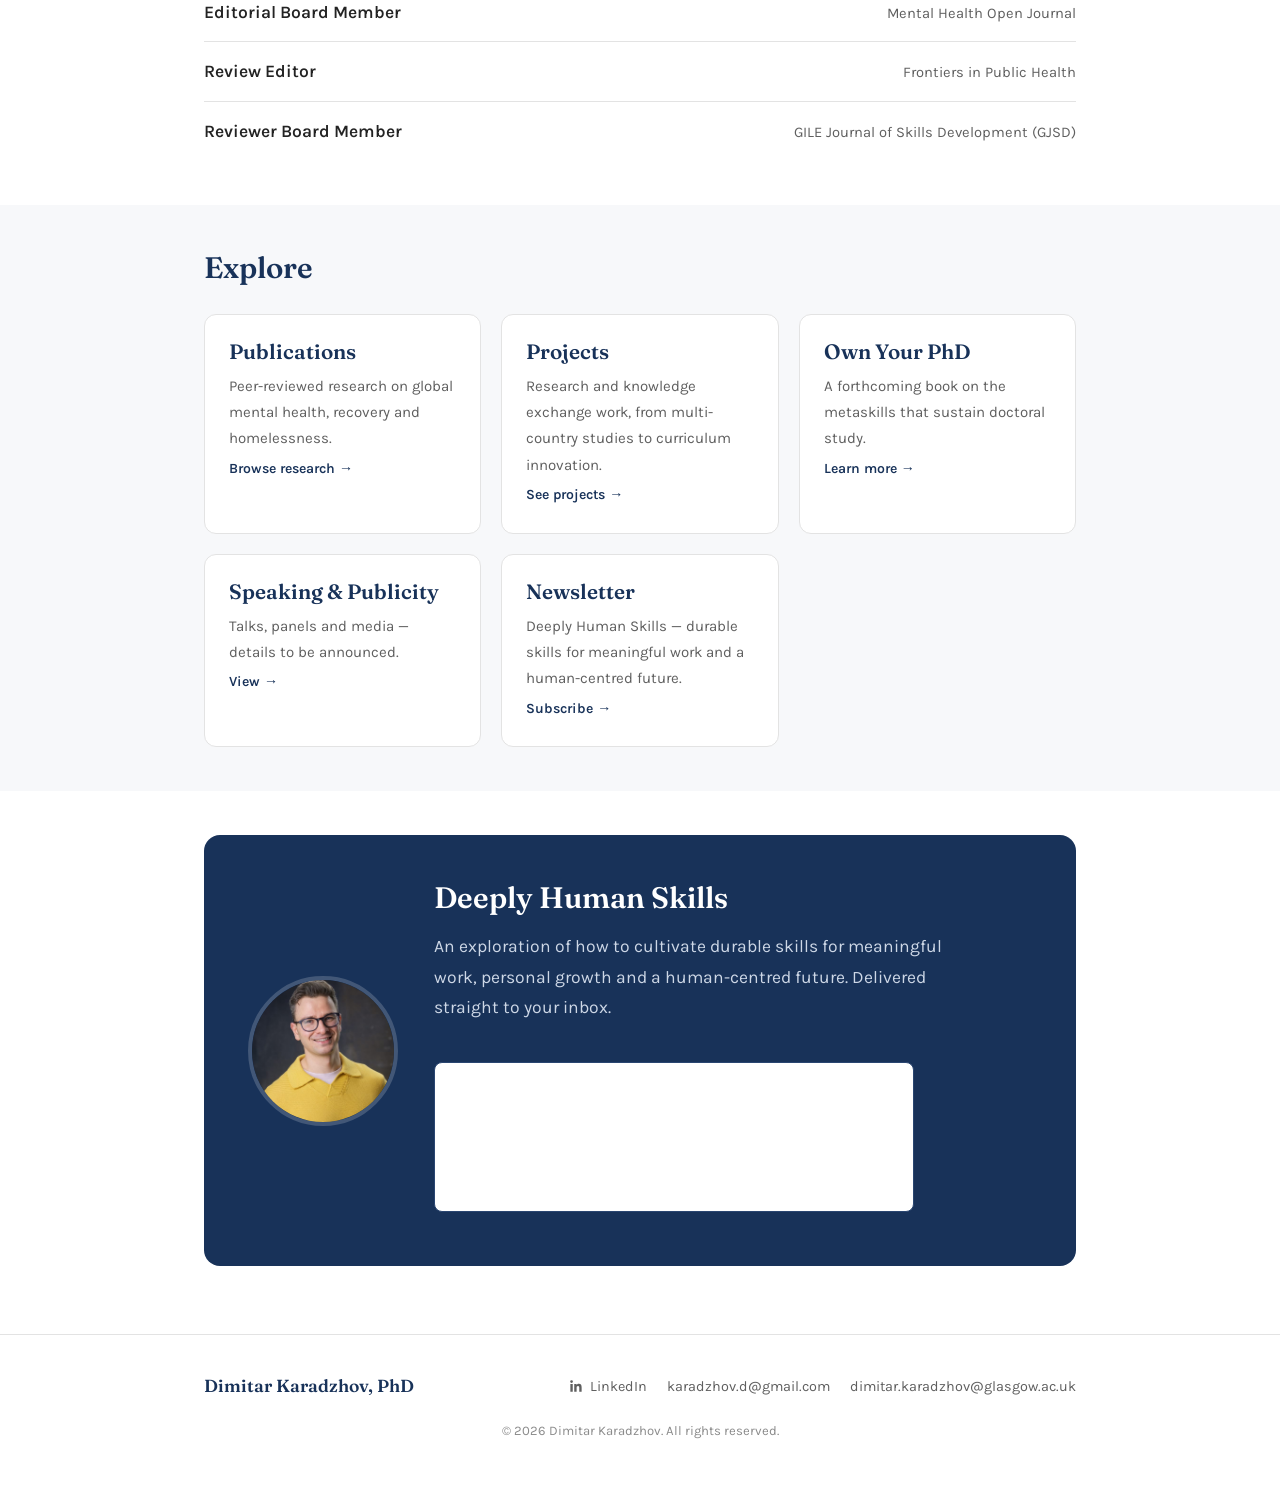
==== commit 9cb348da: "change" ====
--- a/index.html
+++ b/index.html
@@ -166,7 +166,7 @@
         <a href="mailto:dimitar.karadzhov@glasgow.ac.uk">dimitar.karadzhov@glasgow.ac.uk</a>
       </div>
     </div>
-    <p class="footer-copy">&copy; 2026 Dimitar Karadzhov</p>
+    <p class="footer-copy">&copy; 2026 Dimitar Karadzhov. All rights reserved.</p>
   </div>
 </footer>
 
--- a/css/style.css
+++ b/css/style.css
@@ -13,6 +13,13 @@
   --max-width: 920px;
   --font-head: 'Fraunces', Georgia, 'Times New Roman', serif;
   --font-body: 'Karla', -apple-system, BlinkMacSystemFont, 'Segoe UI', sans-serif;
+
+  /* Book metaskill domains */
+  --domain-identity: #e6e6e6;
+  --domain-process: #dfe7f1;
+  --domain-effort: #f6ddc9;
+  --domain-environment: #dcebe0;
+  --domain-academic: #e8dced;
 }
 
 * { box-sizing: border-box; }
@@ -353,6 +360,151 @@
   box-shadow: 0 10px 30px rgba(24,50,89,0.25);
 }
 
+/* ============ Flip cards (book sneak peek) ============ */
+.flip-grid {
+  display: grid;
+  grid-template-columns: repeat(4, 1fr);
+  gap: 20px;
+}
+
+.flip-card {
+  background: none;
+  border: none;
+  padding: 0;
+  cursor: pointer;
+  font: inherit;
+  color: inherit;
+  perspective: 1000px;
+  height: 190px;
+  display: block;
+  width: 100%;
+}
+
+.flip-card-inner {
+  position: relative;
+  width: 100%;
+  height: 100%;
+  transition: transform 0.5s;
+  transform-style: preserve-3d;
+}
+
+.flip-card.is-flipped .flip-card-inner { transform: rotateY(180deg); }
+
+.flip-face {
+  position: absolute;
+  inset: 0;
+  backface-visibility: hidden;
+  border-radius: 12px;
+  border: 1px solid var(--line);
+  padding: 20px;
+  display: flex;
+  flex-direction: column;
+  align-items: center;
+  justify-content: center;
+  text-align: center;
+}
+
+.flip-front {
+  background: var(--bg);
+  color: var(--navy);
+}
+
+.flip-icon {
+  width: 34px;
+  height: 34px;
+  margin-bottom: 12px;
+  color: var(--navy);
+}
+
+.flip-front h3 {
+  font-size: 0.95rem;
+  margin: 0;
+  color: var(--navy);
+}
+
+.flip-back {
+  background: var(--navy);
+  color: #fff;
+  transform: rotateY(180deg);
+  justify-content: flex-start;
+  overflow-y: auto;
+  scrollbar-width: thin;
+  scrollbar-color: rgba(255,255,255,0.5) transparent;
+}
+
+.flip-back::-webkit-scrollbar { width: 6px; }
+.flip-back::-webkit-scrollbar-thumb { background: rgba(255,255,255,0.5); border-radius: 3px; }
+.flip-back::-webkit-scrollbar-track { background: transparent; }
+
+.flip-back p {
+  font-size: 0.82rem;
+  line-height: 1.5;
+  margin: 0;
+  color: #eef2f8;
+}
+
+.flip-card:hover .flip-face.flip-front { border-color: var(--navy); }
+
+.flip-card.domain-identity .flip-front { background: var(--domain-identity); }
+.flip-card.domain-process .flip-front { background: var(--domain-process); }
+.flip-card.domain-effort .flip-front { background: var(--domain-effort); }
+.flip-card.domain-environment .flip-front { background: var(--domain-environment); }
+.flip-card.domain-academic .flip-front { background: var(--domain-academic); }
+
+/* Sneak peek layout: flip grid + legend sidebar */
+.sneak-peek-layout {
+  display: grid;
+  grid-template-columns: 1fr 190px;
+  gap: 32px;
+  align-items: start;
+}
+
+.legend {
+  border: 1px solid var(--line);
+  border-radius: 12px;
+  padding: 18px;
+  background: var(--bg);
+}
+
+.legend-title {
+  font-size: 0.75rem;
+  font-weight: 700;
+  text-transform: uppercase;
+  letter-spacing: 0.05em;
+  color: var(--grey);
+  margin-bottom: 12px;
+}
+
+.legend-item {
+  display: flex;
+  align-items: center;
+  gap: 10px;
+  font-size: 0.88rem;
+  color: var(--ink);
+  padding: 6px 0;
+}
+
+.legend-dot {
+  width: 12px;
+  height: 12px;
+  border-radius: 50%;
+  flex-shrink: 0;
+  border: 1px solid rgba(0,0,0,0.08);
+}
+
+.legend-dot.domain-identity { background: var(--domain-identity); }
+.legend-dot.domain-process { background: var(--domain-process); }
+.legend-dot.domain-effort { background: var(--domain-effort); }
+.legend-dot.domain-environment { background: var(--domain-environment); }
+.legend-dot.domain-academic { background: var(--domain-academic); }
+
+.note {
+  font-size: 0.86rem;
+  color: var(--grey-light);
+  font-style: italic;
+  margin-top: 4px;
+}
+
 .status-pill {
   display: inline-block;
   font-size: 0.75rem;
@@ -508,6 +660,10 @@
   .hero-grid { grid-template-columns: 1fr; }
   .hero-photo { max-width: 280px; margin: 0 auto; }
   .split-grid { grid-template-columns: 1fr; }
+  .flip-grid { grid-template-columns: repeat(2, 1fr); }
+  .sneak-peek-layout { grid-template-columns: 1fr; }
+  .legend { display: flex; flex-wrap: wrap; gap: 4px 18px; }
+  .legend-title { width: 100%; }
   .feature-block { grid-template-columns: 1fr; }
   .book-cover { max-width: 200px; margin: 0 auto; }
   h1 { font-size: 2.1rem; }
@@ -538,3 +694,7 @@
     color: var(--navy);
   }
 }
+
+@media (max-width: 560px) {
+  .flip-grid { grid-template-columns: 1fr; }
+}
